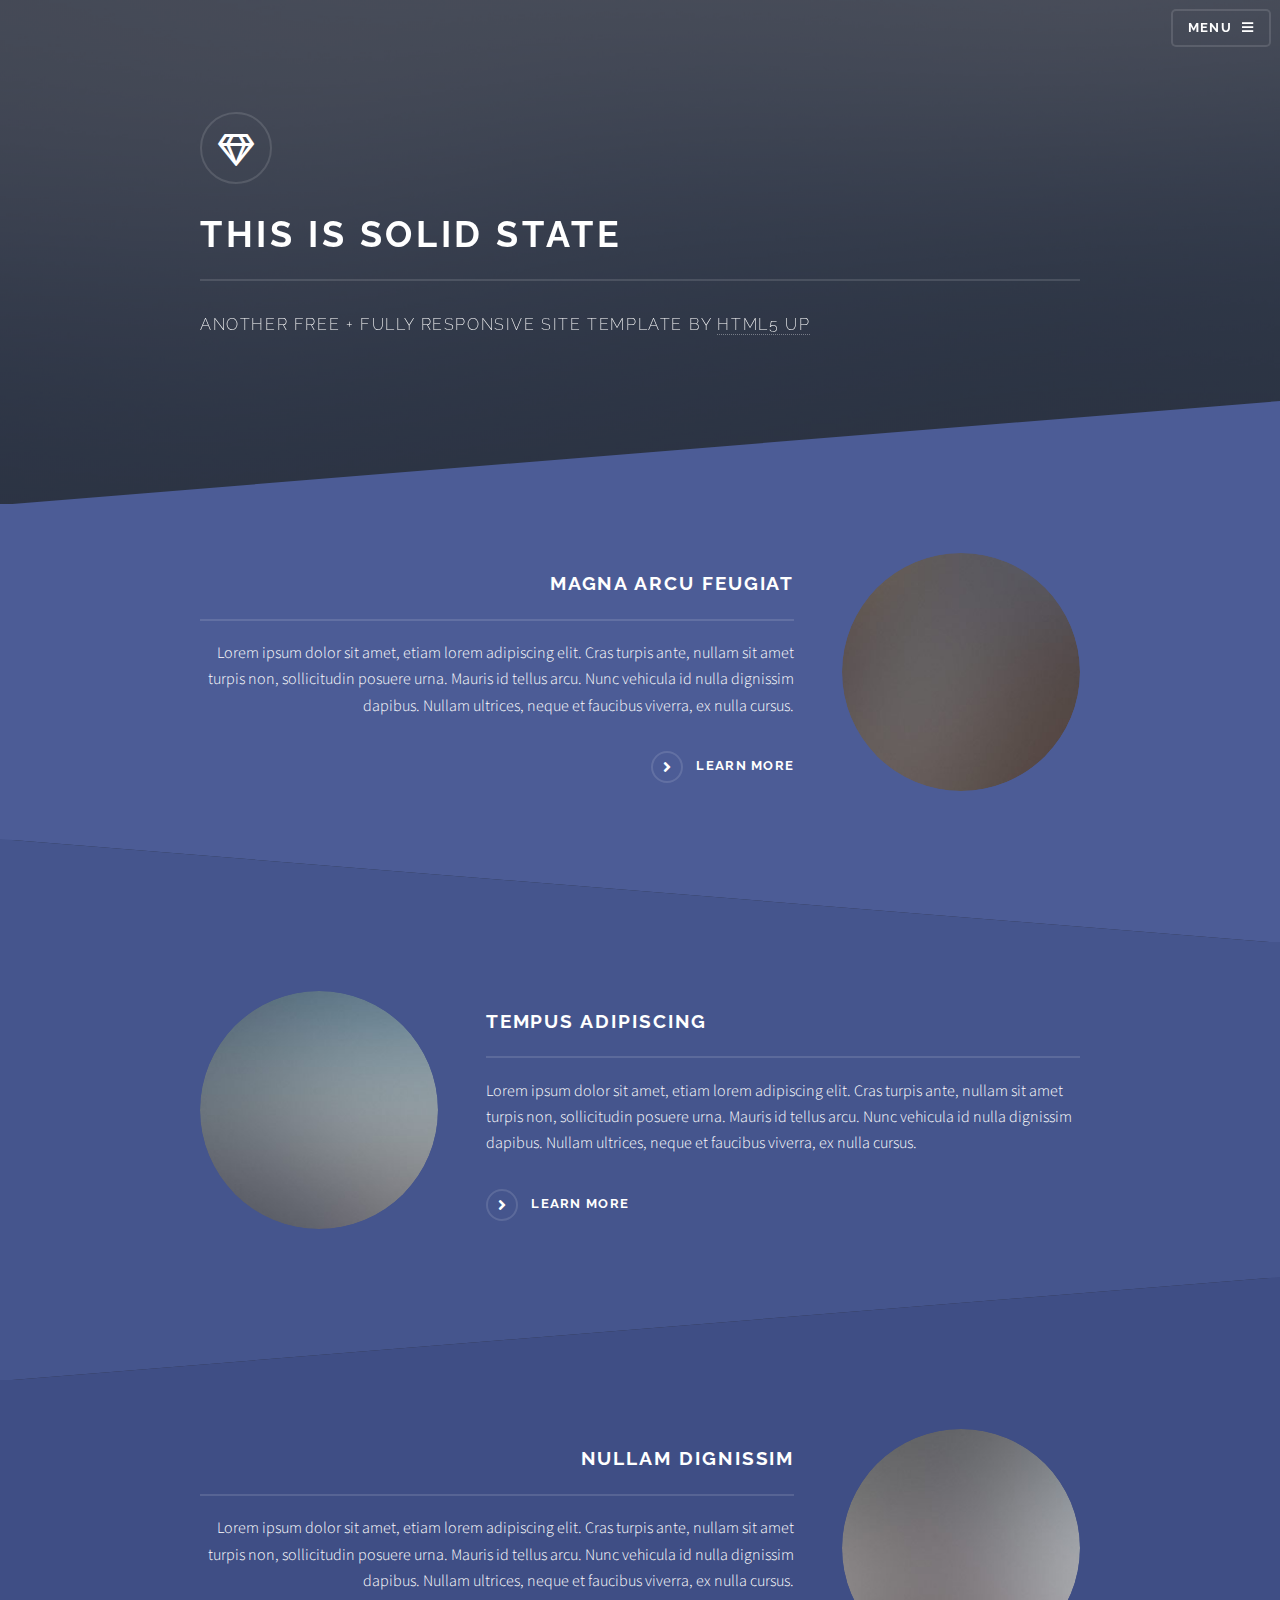
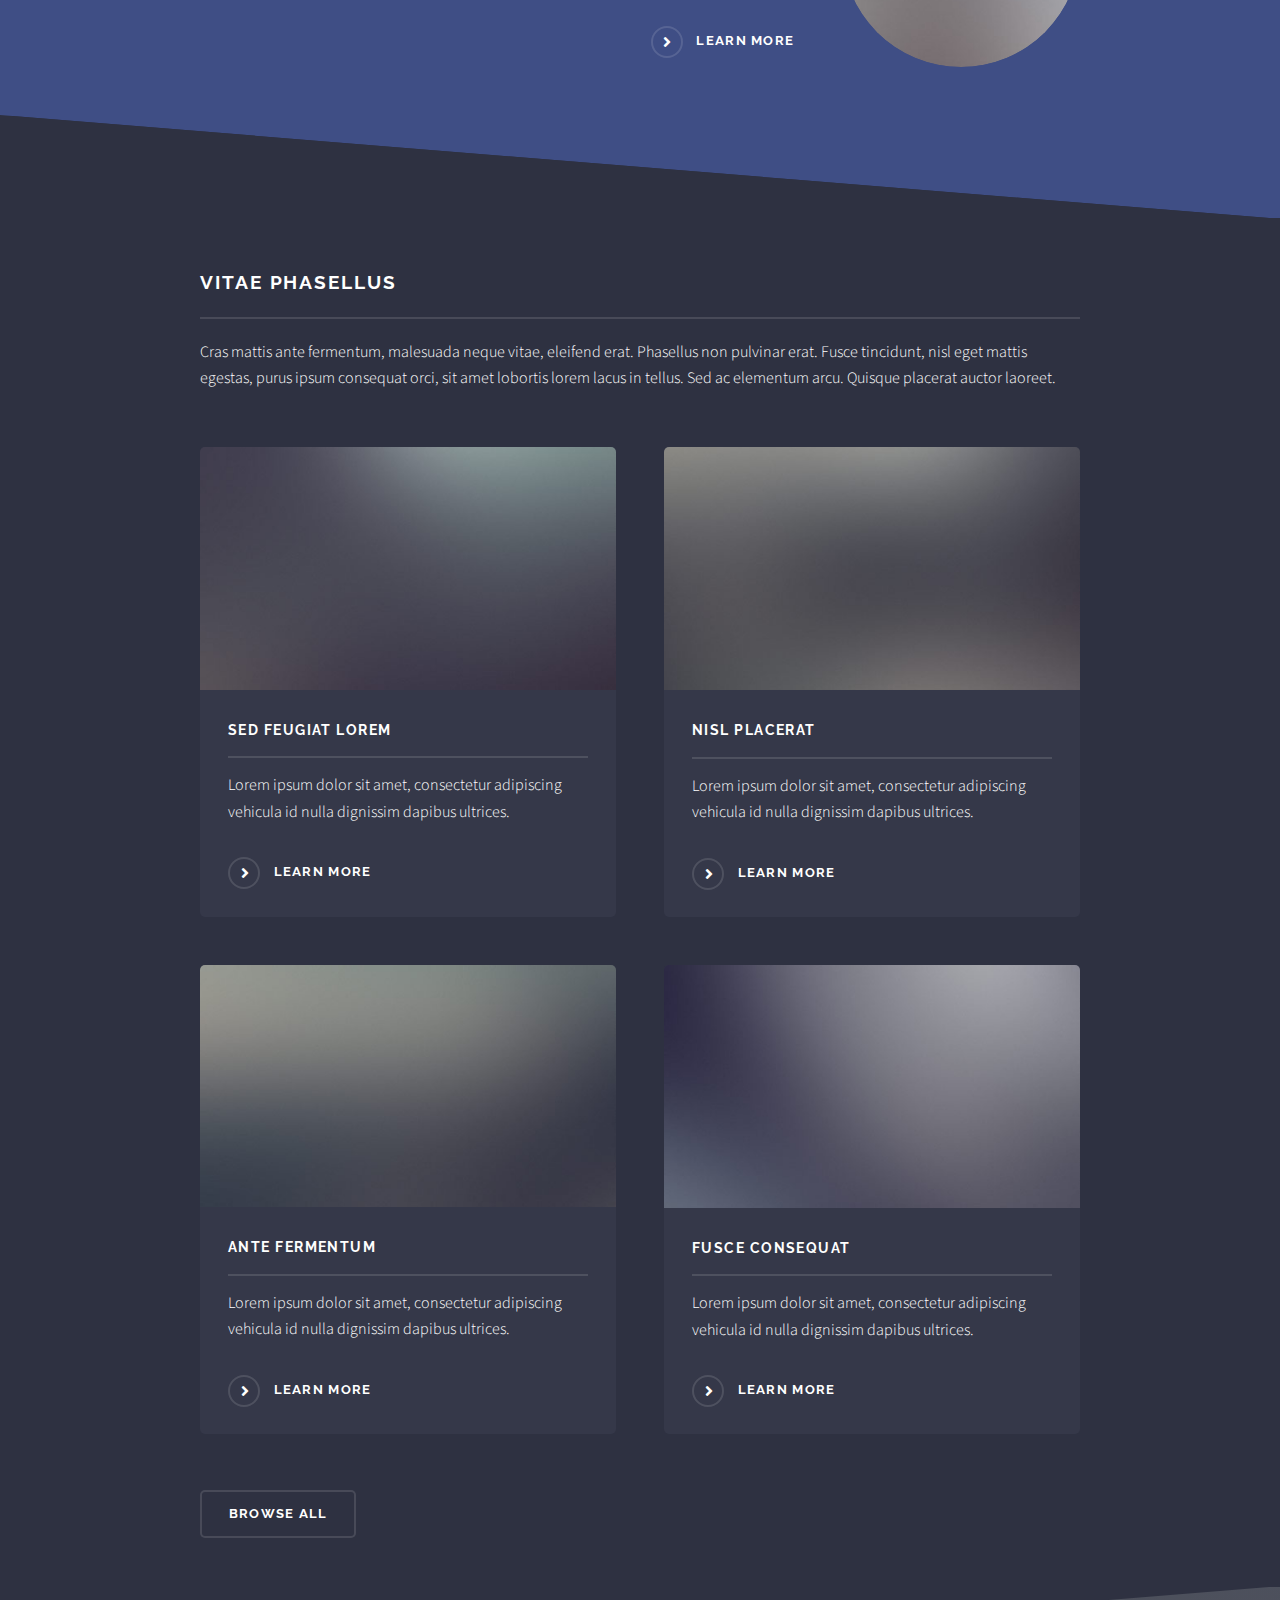
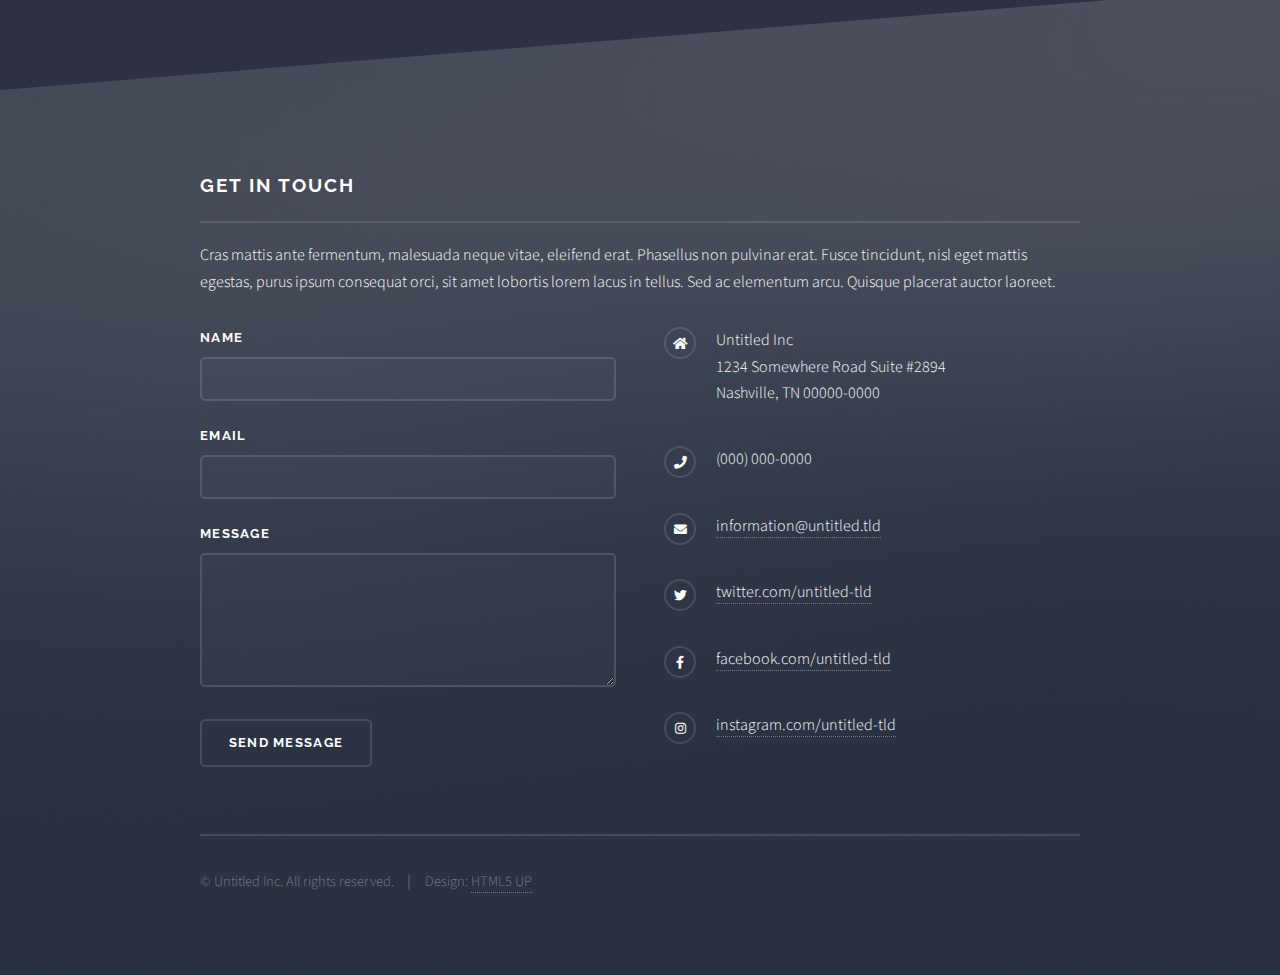
==== index.html @ 0274ccf6 "Update theme" ====
<!DOCTYPE HTML>
<!--
	Solid State by HTML5 UP
	html5up.net | @ajlkn
	Free for personal and commercial use under the CCA 3.0 license (html5up.net/license)
-->
<html>
	<head>
		<title>Solid State by HTML5 UP</title>
		<meta charset="utf-8" />
		<meta name="viewport" content="width=device-width, initial-scale=1, user-scalable=no" />
		<link rel="stylesheet" href="assets/css/main.css" />
		<noscript><link rel="stylesheet" href="assets/css/noscript.css" /></noscript>
	</head>
	<body class="is-preload">

		<!-- Page Wrapper -->
			<div id="page-wrapper">

				<!-- Header -->
					<header id="header" class="alt">
						<h1><a href="index.html">Solid State</a></h1>
						<nav>
							<a href="#menu">Menu</a>
						</nav>
					</header>

				<!-- Menu -->
					<nav id="menu">
						<div class="inner">
							<h2>Menu</h2>
							<ul class="links">
								<li><a href="index.html">Home</a></li>
								<li><a href="generic.html">Generic</a></li>
								<li><a href="elements.html">Elements</a></li>
								<li><a href="#">Log In</a></li>
								<li><a href="#">Sign Up</a></li>
							</ul>
							<a href="#" class="close">Close</a>
						</div>
					</nav>

				<!-- Banner -->
					<section id="banner">
						<div class="inner">
							<div class="logo"><span class="icon fa-gem"></span></div>
							<h2>This is Solid State</h2>
							<p>Another free + fully responsive site template by <a href="http://html5up.net">HTML5 UP</a></p>
						</div>
					</section>

				<!-- Wrapper -->
					<section id="wrapper">

						<!-- One -->
							<section id="one" class="wrapper spotlight style1">
								<div class="inner">
									<a href="#" class="image"><img src="images/pic01.jpg" alt="" /></a>
									<div class="content">
										<h2 class="major">Magna arcu feugiat</h2>
										<p>Lorem ipsum dolor sit amet, etiam lorem adipiscing elit. Cras turpis ante, nullam sit amet turpis non, sollicitudin posuere urna. Mauris id tellus arcu. Nunc vehicula id nulla dignissim dapibus. Nullam ultrices, neque et faucibus viverra, ex nulla cursus.</p>
										<a href="#" class="special">Learn more</a>
									</div>
								</div>
							</section>

						<!-- Two -->
							<section id="two" class="wrapper alt spotlight style2">
								<div class="inner">
									<a href="#" class="image"><img src="images/pic02.jpg" alt="" /></a>
									<div class="content">
										<h2 class="major">Tempus adipiscing</h2>
										<p>Lorem ipsum dolor sit amet, etiam lorem adipiscing elit. Cras turpis ante, nullam sit amet turpis non, sollicitudin posuere urna. Mauris id tellus arcu. Nunc vehicula id nulla dignissim dapibus. Nullam ultrices, neque et faucibus viverra, ex nulla cursus.</p>
										<a href="#" class="special">Learn more</a>
									</div>
								</div>
							</section>

						<!-- Three -->
							<section id="three" class="wrapper spotlight style3">
								<div class="inner">
									<a href="#" class="image"><img src="images/pic03.jpg" alt="" /></a>
									<div class="content">
										<h2 class="major">Nullam dignissim</h2>
										<p>Lorem ipsum dolor sit amet, etiam lorem adipiscing elit. Cras turpis ante, nullam sit amet turpis non, sollicitudin posuere urna. Mauris id tellus arcu. Nunc vehicula id nulla dignissim dapibus. Nullam ultrices, neque et faucibus viverra, ex nulla cursus.</p>
										<a href="#" class="special">Learn more</a>
									</div>
								</div>
							</section>

						<!-- Four -->
							<section id="four" class="wrapper alt style1">
								<div class="inner">
									<h2 class="major">Vitae phasellus</h2>
									<p>Cras mattis ante fermentum, malesuada neque vitae, eleifend erat. Phasellus non pulvinar erat. Fusce tincidunt, nisl eget mattis egestas, purus ipsum consequat orci, sit amet lobortis lorem lacus in tellus. Sed ac elementum arcu. Quisque placerat auctor laoreet.</p>
									<section class="features">
										<article>
											<a href="#" class="image"><img src="images/pic04.jpg" alt="" /></a>
											<h3 class="major">Sed feugiat lorem</h3>
											<p>Lorem ipsum dolor sit amet, consectetur adipiscing vehicula id nulla dignissim dapibus ultrices.</p>
											<a href="#" class="special">Learn more</a>
										</article>
										<article>
											<a href="#" class="image"><img src="images/pic05.jpg" alt="" /></a>
											<h3 class="major">Nisl placerat</h3>
											<p>Lorem ipsum dolor sit amet, consectetur adipiscing vehicula id nulla dignissim dapibus ultrices.</p>
											<a href="#" class="special">Learn more</a>
										</article>
										<article>
											<a href="#" class="image"><img src="images/pic06.jpg" alt="" /></a>
											<h3 class="major">Ante fermentum</h3>
											<p>Lorem ipsum dolor sit amet, consectetur adipiscing vehicula id nulla dignissim dapibus ultrices.</p>
											<a href="#" class="special">Learn more</a>
										</article>
										<article>
											<a href="#" class="image"><img src="images/pic07.jpg" alt="" /></a>
											<h3 class="major">Fusce consequat</h3>
											<p>Lorem ipsum dolor sit amet, consectetur adipiscing vehicula id nulla dignissim dapibus ultrices.</p>
											<a href="#" class="special">Learn more</a>
										</article>
									</section>
									<ul class="actions">
										<li><a href="#" class="button">Browse All</a></li>
									</ul>
								</div>
							</section>

					</section>

				<!-- Footer -->
					<section id="footer">
						<div class="inner">
							<h2 class="major">Get in touch</h2>
							<p>Cras mattis ante fermentum, malesuada neque vitae, eleifend erat. Phasellus non pulvinar erat. Fusce tincidunt, nisl eget mattis egestas, purus ipsum consequat orci, sit amet lobortis lorem lacus in tellus. Sed ac elementum arcu. Quisque placerat auctor laoreet.</p>
							<form method="post" action="#">
								<div class="fields">
									<div class="field">
										<label for="name">Name</label>
										<input type="text" name="name" id="name" />
									</div>
									<div class="field">
										<label for="email">Email</label>
										<input type="email" name="email" id="email" />
									</div>
									<div class="field">
										<label for="message">Message</label>
										<textarea name="message" id="message" rows="4"></textarea>
									</div>
								</div>
								<ul class="actions">
									<li><input type="submit" value="Send Message" /></li>
								</ul>
							</form>
							<ul class="contact">
								<li class="icon solid fa-home">
									Untitled Inc<br />
									1234 Somewhere Road Suite #2894<br />
									Nashville, TN 00000-0000
								</li>
								<li class="icon solid fa-phone">(000) 000-0000</li>
								<li class="icon solid fa-envelope"><a href="#">information@untitled.tld</a></li>
								<li class="icon brands fa-twitter"><a href="#">twitter.com/untitled-tld</a></li>
								<li class="icon brands fa-facebook-f"><a href="#">facebook.com/untitled-tld</a></li>
								<li class="icon brands fa-instagram"><a href="#">instagram.com/untitled-tld</a></li>
							</ul>
							<ul class="copyright">
								<li>&copy; Untitled Inc. All rights reserved.</li><li>Design: <a href="http://html5up.net">HTML5 UP</a></li>
							</ul>
						</div>
					</section>

			</div>

		<!-- Scripts -->
			<script src="assets/js/jquery.min.js"></script>
			<script src="assets/js/jquery.scrollex.min.js"></script>
			<script src="assets/js/browser.min.js"></script>
			<script src="assets/js/breakpoints.min.js"></script>
			<script src="assets/js/util.js"></script>
			<script src="assets/js/main.js"></script>

	</body>
</html>
---- assets/css/main.css ----
@import url(fontawesome-all.min.css);
@import url("https://fonts.googleapis.com/css?family=Raleway:200,700|Source+Sans+Pro:300,600,300italic,600italic");

/*
	Solid State by HTML5 UP
	html5up.net | @ajlkn
	Free for personal and commercial use under the CCA 3.0 license (html5up.net/license)
*/

html, body, div, span, applet, object,
iframe, h1, h2, h3, h4, h5, h6, p, blockquote,
pre, a, abbr, acronym, address, big, cite,
code, del, dfn, em, img, ins, kbd, q, s, samp,
small, strike, strong, sub, sup, tt, var, b,
u, i, center, dl, dt, dd, ol, ul, li, fieldset,
form, label, legend, table, caption, tbody,
tfoot, thead, tr, th, td, article, aside,
canvas, details, embed, figure, figcaption,
footer, header, hgroup, menu, nav, output, ruby,
section, summary, time, mark, audio, video {
	margin: 0;
	padding: 0;
	border: 0;
	font-size: 100%;
	font: inherit;
	vertical-align: baseline;}

article, aside, details, figcaption, figure,
footer, header, hgroup, menu, nav, section {
	display: block;}

body {
	line-height: 1;
}

ol, ul {
	list-style: none;
}

blockquote, q {
	quotes: none;
}

	blockquote:before, blockquote:after, q:before, q:after {
		content: '';
		content: none;
	}

table {
	border-collapse: collapse;
	border-spacing: 0;
}

body {
	-webkit-text-size-adjust: none;
}

mark {
	background-color: transparent;
	color: inherit;
}

input::-moz-focus-inner {
	border: 0;
	padding: 0;
}

input, select, textarea {
	-moz-appearance: none;
	-webkit-appearance: none;
	-ms-appearance: none;
	appearance: none;
}

/* Basic */

	@-ms-viewport {
		width: device-width;
	}

	body {
		-ms-overflow-style: scrollbar;
	}

	@media screen and (max-width: 480px) {

		html, body {
			min-width: 320px;
		}

	}

	html {
		box-sizing: border-box;
	}

	*, *:before, *:after {
		box-sizing: inherit;
	}

	body {
		background-color: #2e3141;
		background-image: linear-gradient(to top, rgba(46, 49, 65, 0.8), rgba(46, 49, 65, 0.8)), url("../../images/bg.jpg");
		background-size: auto, cover;
		background-attachment: fixed, fixed;
		background-position: center, center;
	}

		body.is-preload *, body.is-preload *:before, body.is-preload *:after {
			-moz-animation: none !important;
			-webkit-animation: none !important;
			-ms-animation: none !important;
			animation: none !important;
			-moz-transition: none !important;
			-webkit-transition: none !important;
			-ms-transition: none !important;
			transition: none !important;
		}

/* Type */

	body, input, select, textarea {
		color: #ffffff;
		font-family: "Source Sans Pro", Helvetica, sans-serif;
		font-size: 16.5pt;
		font-weight: 300;
		line-height: 1.65;
	}

		@media screen and (max-width: 1680px) {

			body, input, select, textarea {
				font-size: 13pt;
			}

		}

		@media screen and (max-width: 1280px) {

			body, input, select, textarea {
				font-size: 12pt;
			}

		}

		@media screen and (max-width: 980px) {

			body, input, select, textarea {
				font-size: 12pt;
			}

		}

		@media screen and (max-width: 736px) {

			body, input, select, textarea {
				font-size: 12pt;
			}

		}

		@media screen and (max-width: 480px) {

			body, input, select, textarea {
				font-size: 12pt;
			}

		}

	a {
		-moz-transition: color 0.2s ease-in-out, border-bottom-color 0.2s ease-in-out;
		-webkit-transition: color 0.2s ease-in-out, border-bottom-color 0.2s ease-in-out;
		-ms-transition: color 0.2s ease-in-out, border-bottom-color 0.2s ease-in-out;
		transition: color 0.2s ease-in-out, border-bottom-color 0.2s ease-in-out;
		border-bottom: dotted 1px rgba(255, 255, 255, 0.35);
		color: #ffffff;
		text-decoration: none;
	}

		a:hover {
			border-bottom-color: transparent;
			color: #ffffff !important;
		}

		a.special:not(.button) {
			text-decoration: none;
			border-bottom: 0;
			display: block;
			font-family: Raleway, Helvetica, sans-serif;
			font-size: 0.8em;
			font-weight: 700;
			letter-spacing: 0.1em;
			margin: 0 0 2em 0;
			text-transform: uppercase;
		}

			a.special:not(.button):before {
				-moz-osx-font-smoothing: grayscale;
				-webkit-font-smoothing: antialiased;
				display: inline-block;
				font-style: normal;
				font-variant: normal;
				text-rendering: auto;
				line-height: 1;
				text-transform: none !important;
				font-family: 'Font Awesome 5 Free';
				font-weight: 900;
			}

			a.special:not(.button):before {
				-moz-transition: background-color 0.2s ease-in-out;
				-webkit-transition: background-color 0.2s ease-in-out;
				-ms-transition: background-color 0.2s ease-in-out;
				transition: background-color 0.2s ease-in-out;
				border-radius: 100%;
				border: solid 2px rgba(255, 255, 255, 0.125);
				content: '\f105';
				display: inline-block;
				font-size: 1.25em;
				height: 2em;
				line-height: 1.75em;
				margin-right: 0.85em;
				text-align: center;
				text-indent: 0.15em;
				vertical-align: middle;
				width: 2em;
			}

			a.special:not(.button):hover:before {
				background-color: rgba(255, 255, 255, 0.025);
			}

			a.special:not(.button):active:before {
				background-color: rgba(255, 255, 255, 0.075);
			}

	strong, b {
		color: #ffffff;
		font-weight: 600;
	}

	em, i {
		font-style: italic;
	}

	p {
		margin: 0 0 2em 0;
	}

	h1, h2, h3, h4, h5, h6 {
		color: #ffffff;
		font-family: Raleway, Helvetica, sans-serif;
		font-weight: 700;
		letter-spacing: 0.1em;
		margin: 0 0 1em 0;
		text-transform: uppercase;
	}

		h1 a, h2 a, h3 a, h4 a, h5 a, h6 a {
			color: inherit;
			text-decoration: none;
			border-bottom: 0;
		}

		h1 span, h2 span, h3 span, h4 span, h5 span, h6 span {
			font-weight: 200;
		}

		h1.major, h2.major, h3.major, h4.major, h5.major, h6.major {
			padding-bottom: 1em;
			border-bottom: solid 2px rgba(255, 255, 255, 0.125);
		}

	h2 {
		font-size: 1.2em;
	}

	h3 {
		font-size: 0.9em;
	}

	h4 {
		font-size: 0.7em;
	}

	h5 {
		font-size: 0.7em;
	}

	h6 {
		font-size: 0.7em;
	}

	@media screen and (max-width: 736px) {

		h2 {
			font-size: 1em;
		}

		h3 {
			font-size: 0.8em;
		}

	}

	sub {
		font-size: 0.8em;
		position: relative;
		top: 0.5em;
	}

	sup {
		font-size: 0.8em;
		position: relative;
		top: -0.5em;
	}

	blockquote {
		border-left: solid 4px rgba(255, 255, 255, 0.125);
		font-style: italic;
		margin: 0 0 2em 0;
		padding: 0.5em 0 0.5em 2em;
	}

	code {
		background: rgba(255, 255, 255, 0.025);
		border-radius: 5px;
		border: solid 2px rgba(255, 255, 255, 0.125);
		font-family: "Courier New", monospace;
		font-size: 0.9em;
		margin: 0 0.25em;
		padding: 0.25em 0.65em;
	}

	pre {
		-webkit-overflow-scrolling: touch;
		font-family: "Courier New", monospace;
		font-size: 0.9em;
		margin: 0 0 2em 0;
	}

		pre code {
			display: block;
			line-height: 1.75em;
			padding: 1em 1.5em;
			overflow-x: auto;
		}

	hr {
		border: 0;
		border-bottom: solid 2px rgba(255, 255, 255, 0.125);
		margin: 2.5em 0;
	}

		hr.major {
			margin: 4em 0;
		}

	.align-left {
		text-align: left;
	}

	.align-center {
		text-align: center;
	}

	.align-right {
		text-align: right;
	}

/* Row */

	.row {
		display: flex;
		flex-wrap: wrap;
		box-sizing: border-box;
		align-items: stretch;
	}

		.row > * {
			box-sizing: border-box;
		}

		.row.gtr-uniform > * > :last-child {
			margin-bottom: 0;
		}

		.row.aln-left {
			justify-content: flex-start;
		}

		.row.aln-center {
			justify-content: center;
		}

		.row.aln-right {
			justify-content: flex-end;
		}

		.row.aln-top {
			align-items: flex-start;
		}

		.row.aln-middle {
			align-items: center;
		}

		.row.aln-bottom {
			align-items: flex-end;
		}

		.row > .imp {
			order: -1;
		}

		.row > .col-1 {
			width: 8.33333%;
		}

		.row > .off-1 {
			margin-left: 8.33333%;
		}

		.row > .col-2 {
			width: 16.66667%;
		}

		.row > .off-2 {
			margin-left: 16.66667%;
		}

		.row > .col-3 {
			width: 25%;
		}

		.row > .off-3 {
			margin-left: 25%;
		}

		.row > .col-4 {
			width: 33.33333%;
		}

		.row > .off-4 {
			margin-left: 33.33333%;
		}

		.row > .col-5 {
			width: 41.66667%;
		}

		.row > .off-5 {
			margin-left: 41.66667%;
		}

		.row > .col-6 {
			width: 50%;
		}

		.row > .off-6 {
			margin-left: 50%;
		}

		.row > .col-7 {
			width: 58.33333%;
		}

		.row > .off-7 {
			margin-left: 58.33333%;
		}

		.row > .col-8 {
			width: 66.66667%;
		}

		.row > .off-8 {
			margin-left: 66.66667%;
		}

		.row > .col-9 {
			width: 75%;
		}

		.row > .off-9 {
			margin-left: 75%;
		}

		.row > .col-10 {
			width: 83.33333%;
		}

		.row > .off-10 {
			margin-left: 83.33333%;
		}

		.row > .col-11 {
			width: 91.66667%;
		}

		.row > .off-11 {
			margin-left: 91.66667%;
		}

		.row > .col-12 {
			width: 100%;
		}

		.row > .off-12 {
			margin-left: 100%;
		}

		.row.gtr-0 {
			margin-top: 0;
			margin-left: 0em;
		}

			.row.gtr-0 > * {
				padding: 0 0 0 0em;
			}

			.row.gtr-0.gtr-uniform {
				margin-top: 0em;
			}

				.row.gtr-0.gtr-uniform > * {
					padding-top: 0em;
				}

		.row.gtr-25 {
			margin-top: 0;
			margin-left: -0.4375em;
		}

			.row.gtr-25 > * {
				padding: 0 0 0 0.4375em;
			}

			.row.gtr-25.gtr-uniform {
				margin-top: -0.4375em;
			}

				.row.gtr-25.gtr-uniform > * {
					padding-top: 0.4375em;
				}

		.row.gtr-50 {
			margin-top: 0;
			margin-left: -0.875em;
		}

			.row.gtr-50 > * {
				padding: 0 0 0 0.875em;
			}

			.row.gtr-50.gtr-uniform {
				margin-top: -0.875em;
			}

				.row.gtr-50.gtr-uniform > * {
					padding-top: 0.875em;
				}

		.row {
			margin-top: 0;
			margin-left: -1.75em;
		}

			.row > * {
				padding: 0 0 0 1.75em;
			}

			.row.gtr-uniform {
				margin-top: -1.75em;
			}

				.row.gtr-uniform > * {
					padding-top: 1.75em;
				}

		.row.gtr-150 {
			margin-top: 0;
			margin-left: -2.625em;
		}

			.row.gtr-150 > * {
				padding: 0 0 0 2.625em;
			}

			.row.gtr-150.gtr-uniform {
				margin-top: -2.625em;
			}

				.row.gtr-150.gtr-uniform > * {
					padding-top: 2.625em;
				}

		.row.gtr-200 {
			margin-top: 0;
			margin-left: -3.5em;
		}

			.row.gtr-200 > * {
				padding: 0 0 0 3.5em;
			}

			.row.gtr-200.gtr-uniform {
				margin-top: -3.5em;
			}

				.row.gtr-200.gtr-uniform > * {
					padding-top: 3.5em;
				}

		@media screen and (max-width: 1680px) {

			.row {
				display: flex;
				flex-wrap: wrap;
				box-sizing: border-box;
				align-items: stretch;
			}

				.row > * {
					box-sizing: border-box;
				}

				.row.gtr-uniform > * > :last-child {
					margin-bottom: 0;
				}

				.row.aln-left {
					justify-content: flex-start;
				}

				.row.aln-center {
					justify-content: center;
				}

				.row.aln-right {
					justify-content: flex-end;
				}

				.row.aln-top {
					align-items: flex-start;
				}

				.row.aln-middle {
					align-items: center;
				}

				.row.aln-bottom {
					align-items: flex-end;
				}

				.row > .imp-xlarge {
					order: -1;
				}

				.row > .col-1-xlarge {
					width: 8.33333%;
				}

				.row > .off-1-xlarge {
					margin-left: 8.33333%;
				}

				.row > .col-2-xlarge {
					width: 16.66667%;
				}

				.row > .off-2-xlarge {
					margin-left: 16.66667%;
				}

				.row > .col-3-xlarge {
					width: 25%;
				}

				.row > .off-3-xlarge {
					margin-left: 25%;
				}

				.row > .col-4-xlarge {
					width: 33.33333%;
				}

				.row > .off-4-xlarge {
					margin-left: 33.33333%;
				}

				.row > .col-5-xlarge {
					width: 41.66667%;
				}

				.row > .off-5-xlarge {
					margin-left: 41.66667%;
				}

				.row > .col-6-xlarge {
					width: 50%;
				}

				.row > .off-6-xlarge {
					margin-left: 50%;
				}

				.row > .col-7-xlarge {
					width: 58.33333%;
				}

				.row > .off-7-xlarge {
					margin-left: 58.33333%;
				}

				.row > .col-8-xlarge {
					width: 66.66667%;
				}

				.row > .off-8-xlarge {
					margin-left: 66.66667%;
				}

				.row > .col-9-xlarge {
					width: 75%;
				}

				.row > .off-9-xlarge {
					margin-left: 75%;
				}

				.row > .col-10-xlarge {
					width: 83.33333%;
				}

				.row > .off-10-xlarge {
					margin-left: 83.33333%;
				}

				.row > .col-11-xlarge {
					width: 91.66667%;
				}

				.row > .off-11-xlarge {
					margin-left: 91.66667%;
				}

				.row > .col-12-xlarge {
					width: 100%;
				}

				.row > .off-12-xlarge {
					margin-left: 100%;
				}

				.row.gtr-0 {
					margin-top: 0;
					margin-left: 0em;
				}

					.row.gtr-0 > * {
						padding: 0 0 0 0em;
					}

					.row.gtr-0.gtr-uniform {
						margin-top: 0em;
					}

						.row.gtr-0.gtr-uniform > * {
							padding-top: 0em;
						}

				.row.gtr-25 {
					margin-top: 0;
					margin-left: -0.4375em;
				}

					.row.gtr-25 > * {
						padding: 0 0 0 0.4375em;
					}

					.row.gtr-25.gtr-uniform {
						margin-top: -0.4375em;
					}

						.row.gtr-25.gtr-uniform > * {
							padding-top: 0.4375em;
						}

				.row.gtr-50 {
					margin-top: 0;
					margin-left: -0.875em;
				}

					.row.gtr-50 > * {
						padding: 0 0 0 0.875em;
					}

					.row.gtr-50.gtr-uniform {
						margin-top: -0.875em;
					}

						.row.gtr-50.gtr-uniform > * {
							padding-top: 0.875em;
						}

				.row {
					margin-top: 0;
					margin-left: -1.75em;
				}

					.row > * {
						padding: 0 0 0 1.75em;
					}

					.row.gtr-uniform {
						margin-top: -1.75em;
					}

						.row.gtr-uniform > * {
							padding-top: 1.75em;
						}

				.row.gtr-150 {
					margin-top: 0;
					margin-left: -2.625em;
				}

					.row.gtr-150 > * {
						padding: 0 0 0 2.625em;
					}

					.row.gtr-150.gtr-uniform {
						margin-top: -2.625em;
					}

						.row.gtr-150.gtr-uniform > * {
							padding-top: 2.625em;
						}

				.row.gtr-200 {
					margin-top: 0;
					margin-left: -3.5em;
				}

					.row.gtr-200 > * {
						padding: 0 0 0 3.5em;
					}

					.row.gtr-200.gtr-uniform {
						margin-top: -3.5em;
					}

						.row.gtr-200.gtr-uniform > * {
							padding-top: 3.5em;
						}

		}

		@media screen and (max-width: 1280px) {

			.row {
				display: flex;
				flex-wrap: wrap;
				box-sizing: border-box;
				align-items: stretch;
			}

				.row > * {
					box-sizing: border-box;
				}

				.row.gtr-uniform > * > :last-child {
					margin-bottom: 0;
				}

				.row.aln-left {
					justify-content: flex-start;
				}

				.row.aln-center {
					justify-content: center;
				}

				.row.aln-right {
					justify-content: flex-end;
				}

				.row.aln-top {
					align-items: flex-start;
				}

				.row.aln-middle {
					align-items: center;
				}

				.row.aln-bottom {
					align-items: flex-end;
				}

				.row > .imp-large {
					order: -1;
				}

				.row > .col-1-large {
					width: 8.33333%;
				}

				.row > .off-1-large {
					margin-left: 8.33333%;
				}

				.row > .col-2-large {
					width: 16.66667%;
				}

				.row > .off-2-large {
					margin-left: 16.66667%;
				}

				.row > .col-3-large {
					width: 25%;
				}

				.row > .off-3-large {
					margin-left: 25%;
				}

				.row > .col-4-large {
					width: 33.33333%;
				}

				.row > .off-4-large {
					margin-left: 33.33333%;
				}

				.row > .col-5-large {
					width: 41.66667%;
				}

				.row > .off-5-large {
					margin-left: 41.66667%;
				}

				.row > .col-6-large {
					width: 50%;
				}

				.row > .off-6-large {
					margin-left: 50%;
				}

				.row > .col-7-large {
					width: 58.33333%;
				}

				.row > .off-7-large {
					margin-left: 58.33333%;
				}

				.row > .col-8-large {
					width: 66.66667%;
				}

				.row > .off-8-large {
					margin-left: 66.66667%;
				}

				.row > .col-9-large {
					width: 75%;
				}

				.row > .off-9-large {
					margin-left: 75%;
				}

				.row > .col-10-large {
					width: 83.33333%;
				}

				.row > .off-10-large {
					margin-left: 83.33333%;
				}

				.row > .col-11-large {
					width: 91.66667%;
				}

				.row > .off-11-large {
					margin-left: 91.66667%;
				}

				.row > .col-12-large {
					width: 100%;
				}

				.row > .off-12-large {
					margin-left: 100%;
				}

				.row.gtr-0 {
					margin-top: 0;
					margin-left: 0em;
				}

					.row.gtr-0 > * {
						padding: 0 0 0 0em;
					}

					.row.gtr-0.gtr-uniform {
						margin-top: 0em;
					}

						.row.gtr-0.gtr-uniform > * {
							padding-top: 0em;
						}

				.row.gtr-25 {
					margin-top: 0;
					margin-left: -0.4375em;
				}

					.row.gtr-25 > * {
						padding: 0 0 0 0.4375em;
					}

					.row.gtr-25.gtr-uniform {
						margin-top: -0.4375em;
					}

						.row.gtr-25.gtr-uniform > * {
							padding-top: 0.4375em;
						}

				.row.gtr-50 {
					margin-top: 0;
					margin-left: -0.875em;
				}

					.row.gtr-50 > * {
						padding: 0 0 0 0.875em;
					}

					.row.gtr-50.gtr-uniform {
						margin-top: -0.875em;
					}

						.row.gtr-50.gtr-uniform > * {
							padding-top: 0.875em;
						}

				.row {
					margin-top: 0;
					margin-left: -1.75em;
				}

					.row > * {
						padding: 0 0 0 1.75em;
					}

					.row.gtr-uniform {
						margin-top: -1.75em;
					}

						.row.gtr-uniform > * {
							padding-top: 1.75em;
						}

				.row.gtr-150 {
					margin-top: 0;
					margin-left: -2.625em;
				}

					.row.gtr-150 > * {
						padding: 0 0 0 2.625em;
					}

					.row.gtr-150.gtr-uniform {
						margin-top: -2.625em;
					}

						.row.gtr-150.gtr-uniform > * {
							padding-top: 2.625em;
						}

				.row.gtr-200 {
					margin-top: 0;
					margin-left: -3.5em;
				}

					.row.gtr-200 > * {
						padding: 0 0 0 3.5em;
					}

					.row.gtr-200.gtr-uniform {
						margin-top: -3.5em;
					}

						.row.gtr-200.gtr-uniform > * {
							padding-top: 3.5em;
						}

		}

		@media screen and (max-width: 980px) {

			.row {
				display: flex;
				flex-wrap: wrap;
				box-sizing: border-box;
				align-items: stretch;
			}

				.row > * {
					box-sizing: border-box;
				}

				.row.gtr-uniform > * > :last-child {
					margin-bottom: 0;
				}

				.row.aln-left {
					justify-content: flex-start;
				}

				.row.aln-center {
					justify-content: center;
				}

				.row.aln-right {
					justify-content: flex-end;
				}

				.row.aln-top {
					align-items: flex-start;
				}

				.row.aln-middle {
					align-items: center;
				}

				.row.aln-bottom {
					align-items: flex-end;
				}

				.row > .imp-medium {
					order: -1;
				}

				.row > .col-1-medium {
					width: 8.33333%;
				}

				.row > .off-1-medium {
					margin-left: 8.33333%;
				}

				.row > .col-2-medium {
					width: 16.66667%;
				}

				.row > .off-2-medium {
					margin-left: 16.66667%;
				}

				.row > .col-3-medium {
					width: 25%;
				}

				.row > .off-3-medium {
					margin-left: 25%;
				}

				.row > .col-4-medium {
					width: 33.33333%;
				}

				.row > .off-4-medium {
					margin-left: 33.33333%;
				}

				.row > .col-5-medium {
					width: 41.66667%;
				}

				.row > .off-5-medium {
					margin-left: 41.66667%;
				}

				.row > .col-6-medium {
					width: 50%;
				}

				.row > .off-6-medium {
					margin-left: 50%;
				}

				.row > .col-7-medium {
					width: 58.33333%;
				}

				.row > .off-7-medium {
					margin-left: 58.33333%;
				}

				.row > .col-8-medium {
					width: 66.66667%;
				}

				.row > .off-8-medium {
					margin-left: 66.66667%;
				}

				.row > .col-9-medium {
					width: 75%;
				}

				.row > .off-9-medium {
					margin-left: 75%;
				}

				.row > .col-10-medium {
					width: 83.33333%;
				}

				.row > .off-10-medium {
					margin-left: 83.33333%;
				}

				.row > .col-11-medium {
					width: 91.66667%;
				}

				.row > .off-11-medium {
					margin-left: 91.66667%;
				}

				.row > .col-12-medium {
					width: 100%;
				}

				.row > .off-12-medium {
					margin-left: 100%;
				}

				.row.gtr-0 {
					margin-top: 0;
					margin-left: 0em;
				}

					.row.gtr-0 > * {
						padding: 0 0 0 0em;
					}

					.row.gtr-0.gtr-uniform {
						margin-top: 0em;
					}

						.row.gtr-0.gtr-uniform > * {
							padding-top: 0em;
						}

				.row.gtr-25 {
					margin-top: 0;
					margin-left: -0.4375em;
				}

					.row.gtr-25 > * {
						padding: 0 0 0 0.4375em;
					}

					.row.gtr-25.gtr-uniform {
						margin-top: -0.4375em;
					}

						.row.gtr-25.gtr-uniform > * {
							padding-top: 0.4375em;
						}

				.row.gtr-50 {
					margin-top: 0;
					margin-left: -0.875em;
				}

					.row.gtr-50 > * {
						padding: 0 0 0 0.875em;
					}

					.row.gtr-50.gtr-uniform {
						margin-top: -0.875em;
					}

						.row.gtr-50.gtr-uniform > * {
							padding-top: 0.875em;
						}

				.row {
					margin-top: 0;
					margin-left: -1.75em;
				}

					.row > * {
						padding: 0 0 0 1.75em;
					}

					.row.gtr-uniform {
						margin-top: -1.75em;
					}

						.row.gtr-uniform > * {
							padding-top: 1.75em;
						}

				.row.gtr-150 {
					margin-top: 0;
					margin-left: -2.625em;
				}

					.row.gtr-150 > * {
						padding: 0 0 0 2.625em;
					}

					.row.gtr-150.gtr-uniform {
						margin-top: -2.625em;
					}

						.row.gtr-150.gtr-uniform > * {
							padding-top: 2.625em;
						}

				.row.gtr-200 {
					margin-top: 0;
					margin-left: -3.5em;
				}

					.row.gtr-200 > * {
						padding: 0 0 0 3.5em;
					}

					.row.gtr-200.gtr-uniform {
						margin-top: -3.5em;
					}

						.row.gtr-200.gtr-uniform > * {
							padding-top: 3.5em;
						}

		}

		@media screen and (max-width: 736px) {

			.row {
				display: flex;
				flex-wrap: wrap;
				box-sizing: border-box;
				align-items: stretch;
			}

				.row > * {
					box-sizing: border-box;
				}

				.row.gtr-uniform > * > :last-child {
					margin-bottom: 0;
				}

				.row.aln-left {
					justify-content: flex-start;
				}

				.row.aln-center {
					justify-content: center;
				}

				.row.aln-right {
					justify-content: flex-end;
				}

				.row.aln-top {
					align-items: flex-start;
				}

				.row.aln-middle {
					align-items: center;
				}

				.row.aln-bottom {
					align-items: flex-end;
				}

				.row > .imp-small {
					order: -1;
				}

				.row > .col-1-small {
					width: 8.33333%;
				}

				.row > .off-1-small {
					margin-left: 8.33333%;
				}

				.row > .col-2-small {
					width: 16.66667%;
				}

				.row > .off-2-small {
					margin-left: 16.66667%;
				}

				.row > .col-3-small {
					width: 25%;
				}

				.row > .off-3-small {
					margin-left: 25%;
				}

				.row > .col-4-small {
					width: 33.33333%;
				}

				.row > .off-4-small {
					margin-left: 33.33333%;
				}

				.row > .col-5-small {
					width: 41.66667%;
				}

				.row > .off-5-small {
					margin-left: 41.66667%;
				}

				.row > .col-6-small {
					width: 50%;
				}

				.row > .off-6-small {
					margin-left: 50%;
				}

				.row > .col-7-small {
					width: 58.33333%;
				}

				.row > .off-7-small {
					margin-left: 58.33333%;
				}

				.row > .col-8-small {
					width: 66.66667%;
				}

				.row > .off-8-small {
					margin-left: 66.66667%;
				}

				.row > .col-9-small {
					width: 75%;
				}

				.row > .off-9-small {
					margin-left: 75%;
				}

				.row > .col-10-small {
					width: 83.33333%;
				}

				.row > .off-10-small {
					margin-left: 83.33333%;
				}

				.row > .col-11-small {
					width: 91.66667%;
				}

				.row > .off-11-small {
					margin-left: 91.66667%;
				}

				.row > .col-12-small {
					width: 100%;
				}

				.row > .off-12-small {
					margin-left: 100%;
				}

				.row.gtr-0 {
					margin-top: 0;
					margin-left: 0em;
				}

					.row.gtr-0 > * {
						padding: 0 0 0 0em;
					}

					.row.gtr-0.gtr-uniform {
						margin-top: 0em;
					}

						.row.gtr-0.gtr-uniform > * {
							padding-top: 0em;
						}

				.row.gtr-25 {
					margin-top: 0;
					margin-left: -0.3125em;
				}

					.row.gtr-25 > * {
						padding: 0 0 0 0.3125em;
					}

					.row.gtr-25.gtr-uniform {
						margin-top: -0.3125em;
					}

						.row.gtr-25.gtr-uniform > * {
							padding-top: 0.3125em;
						}

				.row.gtr-50 {
					margin-top: 0;
					margin-left: -0.625em;
				}

					.row.gtr-50 > * {
						padding: 0 0 0 0.625em;
					}

					.row.gtr-50.gtr-uniform {
						margin-top: -0.625em;
					}

						.row.gtr-50.gtr-uniform > * {
							padding-top: 0.625em;
						}

				.row {
					margin-top: 0;
					margin-left: -1.25em;
				}

					.row > * {
						padding: 0 0 0 1.25em;
					}

					.row.gtr-uniform {
						margin-top: -1.25em;
					}

						.row.gtr-uniform > * {
							padding-top: 1.25em;
						}

				.row.gtr-150 {
					margin-top: 0;
					margin-left: -1.875em;
				}

					.row.gtr-150 > * {
						padding: 0 0 0 1.875em;
					}

					.row.gtr-150.gtr-uniform {
						margin-top: -1.875em;
					}

						.row.gtr-150.gtr-uniform > * {
							padding-top: 1.875em;
						}

				.row.gtr-200 {
					margin-top: 0;
					margin-left: -2.5em;
				}

					.row.gtr-200 > * {
						padding: 0 0 0 2.5em;
					}

					.row.gtr-200.gtr-uniform {
						margin-top: -2.5em;
					}

						.row.gtr-200.gtr-uniform > * {
							padding-top: 2.5em;
						}

		}

		@media screen and (max-width: 480px) {

			.row {
				display: flex;
				flex-wrap: wrap;
				box-sizing: border-box;
				align-items: stretch;
			}

				.row > * {
					box-sizing: border-box;
				}

				.row.gtr-uniform > * > :last-child {
					margin-bottom: 0;
				}

				.row.aln-left {
					justify-content: flex-start;
				}

				.row.aln-center {
					justify-content: center;
				}

				.row.aln-right {
					justify-content: flex-end;
				}

				.row.aln-top {
					align-items: flex-start;
				}

				.row.aln-middle {
					align-items: center;
				}

				.row.aln-bottom {
					align-items: flex-end;
				}

				.row > .imp-xsmall {
					order: -1;
				}

				.row > .col-1-xsmall {
					width: 8.33333%;
				}

				.row > .off-1-xsmall {
					margin-left: 8.33333%;
				}

				.row > .col-2-xsmall {
					width: 16.66667%;
				}

				.row > .off-2-xsmall {
					margin-left: 16.66667%;
				}

				.row > .col-3-xsmall {
					width: 25%;
				}

				.row > .off-3-xsmall {
					margin-left: 25%;
				}

				.row > .col-4-xsmall {
					width: 33.33333%;
				}

				.row > .off-4-xsmall {
					margin-left: 33.33333%;
				}

				.row > .col-5-xsmall {
					width: 41.66667%;
				}

				.row > .off-5-xsmall {
					margin-left: 41.66667%;
				}

				.row > .col-6-xsmall {
					width: 50%;
				}

				.row > .off-6-xsmall {
					margin-left: 50%;
				}

				.row > .col-7-xsmall {
					width: 58.33333%;
				}

				.row > .off-7-xsmall {
					margin-left: 58.33333%;
				}

				.row > .col-8-xsmall {
					width: 66.66667%;
				}

				.row > .off-8-xsmall {
					margin-left: 66.66667%;
				}

				.row > .col-9-xsmall {
					width: 75%;
				}

				.row > .off-9-xsmall {
					margin-left: 75%;
				}

				.row > .col-10-xsmall {
					width: 83.33333%;
				}

				.row > .off-10-xsmall {
					margin-left: 83.33333%;
				}

				.row > .col-11-xsmall {
					width: 91.66667%;
				}

				.row > .off-11-xsmall {
					margin-left: 91.66667%;
				}

				.row > .col-12-xsmall {
					width: 100%;
				}

				.row > .off-12-xsmall {
					margin-left: 100%;
				}

				.row.gtr-0 {
					margin-top: 0;
					margin-left: 0em;
				}

					.row.gtr-0 > * {
						padding: 0 0 0 0em;
					}

					.row.gtr-0.gtr-uniform {
						margin-top: 0em;
					}

						.row.gtr-0.gtr-uniform > * {
							padding-top: 0em;
						}

				.row.gtr-25 {
					margin-top: 0;
					margin-left: -0.3125em;
				}

					.row.gtr-25 > * {
						padding: 0 0 0 0.3125em;
					}

					.row.gtr-25.gtr-uniform {
						margin-top: -0.3125em;
					}

						.row.gtr-25.gtr-uniform > * {
							padding-top: 0.3125em;
						}

				.row.gtr-50 {
					margin-top: 0;
					margin-left: -0.625em;
				}

					.row.gtr-50 > * {
						padding: 0 0 0 0.625em;
					}

					.row.gtr-50.gtr-uniform {
						margin-top: -0.625em;
					}

						.row.gtr-50.gtr-uniform > * {
							padding-top: 0.625em;
						}

				.row {
					margin-top: 0;
					margin-left: -1.25em;
				}

					.row > * {
						padding: 0 0 0 1.25em;
					}

					.row.gtr-uniform {
						margin-top: -1.25em;
					}

						.row.gtr-uniform > * {
							padding-top: 1.25em;
						}

				.row.gtr-150 {
					margin-top: 0;
					margin-left: -1.875em;
				}

					.row.gtr-150 > * {
						padding: 0 0 0 1.875em;
					}

					.row.gtr-150.gtr-uniform {
						margin-top: -1.875em;
					}

						.row.gtr-150.gtr-uniform > * {
							padding-top: 1.875em;
						}

				.row.gtr-200 {
					margin-top: 0;
					margin-left: -2.5em;
				}

					.row.gtr-200 > * {
						padding: 0 0 0 2.5em;
					}

					.row.gtr-200.gtr-uniform {
						margin-top: -2.5em;
					}

						.row.gtr-200.gtr-uniform > * {
							padding-top: 2.5em;
						}

		}

		@media screen and (max-width: 360px) {

			.row {
				display: flex;
				flex-wrap: wrap;
				box-sizing: border-box;
				align-items: stretch;
			}

				.row > * {
					box-sizing: border-box;
				}

				.row.gtr-uniform > * > :last-child {
					margin-bottom: 0;
				}

				.row.aln-left {
					justify-content: flex-start;
				}

				.row.aln-center {
					justify-content: center;
				}

				.row.aln-right {
					justify-content: flex-end;
				}

				.row.aln-top {
					align-items: flex-start;
				}

				.row.aln-middle {
					align-items: center;
				}

				.row.aln-bottom {
					align-items: flex-end;
				}

				.row > .imp-xxsmall {
					order: -1;
				}

				.row > .col-1-xxsmall {
					width: 8.33333%;
				}

				.row > .off-1-xxsmall {
					margin-left: 8.33333%;
				}

				.row > .col-2-xxsmall {
					width: 16.66667%;
				}

				.row > .off-2-xxsmall {
					margin-left: 16.66667%;
				}

				.row > .col-3-xxsmall {
					width: 25%;
				}

				.row > .off-3-xxsmall {
					margin-left: 25%;
				}

				.row > .col-4-xxsmall {
					width: 33.33333%;
				}

				.row > .off-4-xxsmall {
					margin-left: 33.33333%;
				}

				.row > .col-5-xxsmall {
					width: 41.66667%;
				}

				.row > .off-5-xxsmall {
					margin-left: 41.66667%;
				}

				.row > .col-6-xxsmall {
					width: 50%;
				}

				.row > .off-6-xxsmall {
					margin-left: 50%;
				}

				.row > .col-7-xxsmall {
					width: 58.33333%;
				}

				.row > .off-7-xxsmall {
					margin-left: 58.33333%;
				}

				.row > .col-8-xxsmall {
					width: 66.66667%;
				}

				.row > .off-8-xxsmall {
					margin-left: 66.66667%;
				}

				.row > .col-9-xxsmall {
					width: 75%;
				}

				.row > .off-9-xxsmall {
					margin-left: 75%;
				}

				.row > .col-10-xxsmall {
					width: 83.33333%;
				}

				.row > .off-10-xxsmall {
					margin-left: 83.33333%;
				}

				.row > .col-11-xxsmall {
					width: 91.66667%;
				}

				.row > .off-11-xxsmall {
					margin-left: 91.66667%;
				}

				.row > .col-12-xxsmall {
					width: 100%;
				}

				.row > .off-12-xxsmall {
					margin-left: 100%;
				}

				.row.gtr-0 {
					margin-top: 0;
					margin-left: 0em;
				}

					.row.gtr-0 > * {
						padding: 0 0 0 0em;
					}

					.row.gtr-0.gtr-uniform {
						margin-top: 0em;
					}

						.row.gtr-0.gtr-uniform > * {
							padding-top: 0em;
						}

				.row.gtr-25 {
					margin-top: 0;
					margin-left: -0.3125em;
				}

					.row.gtr-25 > * {
						padding: 0 0 0 0.3125em;
					}

					.row.gtr-25.gtr-uniform {
						margin-top: -0.3125em;
					}

						.row.gtr-25.gtr-uniform > * {
							padding-top: 0.3125em;
						}

				.row.gtr-50 {
					margin-top: 0;
					margin-left: -0.625em;
				}

					.row.gtr-50 > * {
						padding: 0 0 0 0.625em;
					}

					.row.gtr-50.gtr-uniform {
						margin-top: -0.625em;
					}

						.row.gtr-50.gtr-uniform > * {
							padding-top: 0.625em;
						}

				.row {
					margin-top: 0;
					margin-left: -1.25em;
				}

					.row > * {
						padding: 0 0 0 1.25em;
					}

					.row.gtr-uniform {
						margin-top: -1.25em;
					}

						.row.gtr-uniform > * {
							padding-top: 1.25em;
						}

				.row.gtr-150 {
					margin-top: 0;
					margin-left: -1.875em;
				}

					.row.gtr-150 > * {
						padding: 0 0 0 1.875em;
					}

					.row.gtr-150.gtr-uniform {
						margin-top: -1.875em;
					}

						.row.gtr-150.gtr-uniform > * {
							padding-top: 1.875em;
						}

				.row.gtr-200 {
					margin-top: 0;
					margin-left: -2.5em;
				}

					.row.gtr-200 > * {
						padding: 0 0 0 2.5em;
					}

					.row.gtr-200.gtr-uniform {
						margin-top: -2.5em;
					}

						.row.gtr-200.gtr-uniform > * {
							padding-top: 2.5em;
						}

		}

/* Section/Article */

	section.special, article.special {
		text-align: center;
	}

/* Form */

	form {
		margin: 0 0 2em 0;
	}

		form > :last-child {
			margin-bottom: 0;
		}

		form > .fields {
			display: -moz-flex;
			display: -webkit-flex;
			display: -ms-flex;
			display: flex;
			-moz-flex-wrap: wrap;
			-webkit-flex-wrap: wrap;
			-ms-flex-wrap: wrap;
			flex-wrap: wrap;
			width: calc(100% + 3em);
			margin: -1.5em 0 2em -1.5em;
		}

			form > .fields > .field {
				-moz-flex-grow: 0;
				-webkit-flex-grow: 0;
				-ms-flex-grow: 0;
				flex-grow: 0;
				-moz-flex-shrink: 0;
				-webkit-flex-shrink: 0;
				-ms-flex-shrink: 0;
				flex-shrink: 0;
				padding: 1.5em 0 0 1.5em;
				width: calc(100% - 1.5em);
			}

				form > .fields > .field.half {
					width: calc(50% - 0.75em);
				}

				form > .fields > .field.third {
					width: calc(100%/3 - 0.5em);
				}

				form > .fields > .field.quarter {
					width: calc(25% - 0.375em);
				}

		@media screen and (max-width: 480px) {

			form > .fields {
				width: calc(100% + 3em);
				margin: -1.5em 0 2em -1.5em;
			}

				form > .fields > .field {
					padding: 1.5em 0 0 1.5em;
					width: calc(100% - 1.5em);
				}

					form > .fields > .field.half {
						width: calc(100% - 1.5em);
					}

					form > .fields > .field.third {
						width: calc(100% - 1.5em);
					}

					form > .fields > .field.quarter {
						width: calc(100% - 1.5em);
					}

		}

	label {
		color: #ffffff;
		display: block;
		font-family: Raleway, Helvetica, sans-serif;
		font-size: 0.8em;
		font-weight: 700;
		letter-spacing: 0.1em;
		margin: 0 0 0.7em 0;
		text-transform: uppercase;
	}

	input[type="text"],
	input[type="password"],
	input[type="email"],
	input[type="tel"],
	select,
	textarea {
		-moz-appearance: none;
		-webkit-appearance: none;
		-ms-appearance: none;
		appearance: none;
		background: rgba(255, 255, 255, 0.025);
		border-radius: 5px;
		border: none;
		border: solid 2px rgba(255, 255, 255, 0.125);
		color: inherit;
		display: block;
		outline: 0;
		padding: 0 1em;
		text-decoration: none;
		width: 100%;
	}

		input[type="text"]:invalid,
		input[type="password"]:invalid,
		input[type="email"]:invalid,
		input[type="tel"]:invalid,
		select:invalid,
		textarea:invalid {
			box-shadow: none;
		}

		input[type="text"]:focus,
		input[type="password"]:focus,
		input[type="email"]:focus,
		input[type="tel"]:focus,
		select:focus,
		textarea:focus {
			border-color: #5b6ba6;
		}

	select {
		background-image: url("data:image/svg+xml;charset=utf8,%3Csvg xmlns='http://www.w3.org/2000/svg' width='40' height='40' preserveAspectRatio='none' viewBox='0 0 40 40'%3E%3Cpath d='M9.4,12.3l10.4,10.4l10.4-10.4c0.2-0.2,0.5-0.4,0.9-0.4c0.3,0,0.6,0.1,0.9,0.4l3.3,3.3c0.2,0.2,0.4,0.5,0.4,0.9 c0,0.4-0.1,0.6-0.4,0.9L20.7,31.9c-0.2,0.2-0.5,0.4-0.9,0.4c-0.3,0-0.6-0.1-0.9-0.4L4.3,17.3c-0.2-0.2-0.4-0.5-0.4-0.9 c0-0.4,0.1-0.6,0.4-0.9l3.3-3.3c0.2-0.2,0.5-0.4,0.9-0.4S9.1,12.1,9.4,12.3z' fill='rgba(255, 255, 255, 0.125)' /%3E%3C/svg%3E");
		background-size: 1.25rem;
		background-repeat: no-repeat;
		background-position: calc(100% - 1rem) center;
		height: 2.75em;
		padding-right: 2.75em;
		text-overflow: ellipsis;
	}

		select option {
			color: #ffffff;
			background: #2e3141;
		}

		select:focus::-ms-value {
			background-color: transparent;
		}

		select::-ms-expand {
			display: none;
		}

	input[type="text"],
	input[type="password"],
	input[type="email"],
	select {
		height: 2.75em;
	}

	textarea {
		padding: 0.75em 1em;
	}

	input[type="checkbox"],
	input[type="radio"] {
		-moz-appearance: none;
		-webkit-appearance: none;
		-ms-appearance: none;
		appearance: none;
		display: block;
		float: left;
		margin-right: -2em;
		opacity: 0;
		width: 1em;
		z-index: -1;
	}

		input[type="checkbox"] + label,
		input[type="radio"] + label {
			text-decoration: none;
			color: #ffffff;
			cursor: pointer;
			display: inline-block;
			font-size: 1em;
			font-family: "Source Sans Pro", Helvetica, sans-serif;
			text-transform: none;
			letter-spacing: 0;
			font-weight: 300;
			padding-left: 2.4em;
			padding-right: 0.75em;
			position: relative;
		}

			input[type="checkbox"] + label:before,
			input[type="radio"] + label:before {
				-moz-osx-font-smoothing: grayscale;
				-webkit-font-smoothing: antialiased;
				display: inline-block;
				font-style: normal;
				font-variant: normal;
				text-rendering: auto;
				line-height: 1;
				text-transform: none !important;
				font-family: 'Font Awesome 5 Free';
				font-weight: 900;
			}

			input[type="checkbox"] + label:before,
			input[type="radio"] + label:before {
				background: rgba(255, 255, 255, 0.025);
				border-radius: 5px;
				border: solid 2px rgba(255, 255, 255, 0.125);
				content: '';
				display: inline-block;
				font-size: 0.8em;
				height: 2.0625em;
				left: 0;
				line-height: 2.0625em;
				position: absolute;
				text-align: center;
				top: 0;
				width: 2.0625em;
			}

		input[type="checkbox"]:checked + label:before,
		input[type="radio"]:checked + label:before {
			background: #ffffff;
			border-color: #ffffff;
			content: '\f00c';
			color: #2e3141;
		}

		input[type="checkbox"]:focus + label:before,
		input[type="radio"]:focus + label:before {
			border-color: #4c5c96;
		}

	input[type="checkbox"] + label:before {
		border-radius: 5px;
	}

	input[type="radio"] + label:before {
		border-radius: 100%;
	}

	::-webkit-input-placeholder {
		color: rgba(255, 255, 255, 0.35) !important;
		opacity: 1.0;
	}

	:-moz-placeholder {
		color: rgba(255, 255, 255, 0.35) !important;
		opacity: 1.0;
	}

	::-moz-placeholder {
		color: rgba(255, 255, 255, 0.35) !important;
		opacity: 1.0;
	}

	:-ms-input-placeholder {
		color: rgba(255, 255, 255, 0.35) !important;
		opacity: 1.0;
	}

/* Box */

	.box {
		border-radius: 5px;
		border: solid 2px rgba(255, 255, 255, 0.125);
		margin-bottom: 2em;
		padding: 1.5em;
	}

		.box > :last-child,
		.box > :last-child > :last-child,
		.box > :last-child > :last-child > :last-child {
			margin-bottom: 0;
		}

		.box.alt {
			border: 0;
			border-radius: 0;
			padding: 0;
		}

/* Icon */

	.icon {
		text-decoration: none;
		border-bottom: none;
		position: relative;
	}

		.icon:before {
			-moz-osx-font-smoothing: grayscale;
			-webkit-font-smoothing: antialiased;
			display: inline-block;
			font-style: normal;
			font-variant: normal;
			text-rendering: auto;
			line-height: 1;
			text-transform: none !important;
			font-family: 'Font Awesome 5 Free';
			font-weight: 400;
		}

		.icon > .label {
			display: none;
		}

		.icon:before {
			line-height: inherit;
		}

		.icon.solid:before {
			font-weight: 900;
		}

		.icon.brands:before {
			font-family: 'Font Awesome 5 Brands';
		}

/* Image */

	.image {
		border-radius: 5px;
		border: 0;
		display: inline-block;
		position: relative;
	}

		.image img {
			border-radius: 5px;
			display: block;
		}

		.image.left, .image.right {
			max-width: 40%;
		}

			.image.left img, .image.right img {
				width: 100%;
			}

		.image.left {
			float: left;
			padding: 0 1.5em 1em 0;
			top: 0.25em;
		}

		.image.right {
			float: right;
			padding: 0 0 1em 1.5em;
			top: 0.25em;
		}

		.image.fit {
			display: block;
			margin: 0 0 2em 0;
			width: 100%;
		}

			.image.fit img {
				width: 100%;
			}

		.image.main {
			display: block;
			margin: 0 0 3em 0;
			width: 100%;
		}

			.image.main img {
				width: 100%;
			}

/* List */

	ol {
		list-style: decimal;
		margin: 0 0 2em 0;
		padding-left: 1.25em;
	}

		ol li {
			padding-left: 0.25em;
		}

	ul {
		list-style: disc;
		margin: 0 0 2em 0;
		padding-left: 1em;
	}

		ul li {
			padding-left: 0.5em;
		}

		ul.alt {
			list-style: none;
			padding-left: 0;
		}

			ul.alt li {
				border-top: solid 1px rgba(255, 255, 255, 0.125);
				padding: 0.5em 0;
			}

				ul.alt li:first-child {
					border-top: 0;
					padding-top: 0;
				}

	dl {
		margin: 0 0 2em 0;
	}

		dl dt {
			display: block;
			font-weight: 600;
			margin: 0 0 1em 0;
		}

		dl dd {
			margin-left: 2em;
		}

/* Actions */

	ul.actions {
		display: -moz-flex;
		display: -webkit-flex;
		display: -ms-flex;
		display: flex;
		cursor: default;
		list-style: none;
		margin-left: -1em;
		padding-left: 0;
	}

		ul.actions li {
			padding: 0 0 0 1em;
			vertical-align: middle;
		}

		ul.actions.special {
			-moz-justify-content: center;
			-webkit-justify-content: center;
			-ms-justify-content: center;
			justify-content: center;
			width: 100%;
			margin-left: 0;
		}

			ul.actions.special li:first-child {
				padding-left: 0;
			}

		ul.actions.stacked {
			-moz-flex-direction: column;
			-webkit-flex-direction: column;
			-ms-flex-direction: column;
			flex-direction: column;
			margin-left: 0;
		}

			ul.actions.stacked li {
				padding: 1.3em 0 0 0;
			}

				ul.actions.stacked li:first-child {
					padding-top: 0;
				}

		ul.actions.fit {
			width: calc(100% + 1em);
		}

			ul.actions.fit li {
				-moz-flex-grow: 1;
				-webkit-flex-grow: 1;
				-ms-flex-grow: 1;
				flex-grow: 1;
				-moz-flex-shrink: 1;
				-webkit-flex-shrink: 1;
				-ms-flex-shrink: 1;
				flex-shrink: 1;
				width: 100%;
			}

				ul.actions.fit li > * {
					width: 100%;
				}

			ul.actions.fit.stacked {
				width: 100%;
			}

		@media screen and (max-width: 480px) {

			ul.actions:not(.fixed) {
				-moz-flex-direction: column;
				-webkit-flex-direction: column;
				-ms-flex-direction: column;
				flex-direction: column;
				margin-left: 0;
				width: 100% !important;
			}

				ul.actions:not(.fixed) li {
					-moz-flex-grow: 1;
					-webkit-flex-grow: 1;
					-ms-flex-grow: 1;
					flex-grow: 1;
					-moz-flex-shrink: 1;
					-webkit-flex-shrink: 1;
					-ms-flex-shrink: 1;
					flex-shrink: 1;
					padding: 1em 0 0 0;
					text-align: center;
					width: 100%;
				}

					ul.actions:not(.fixed) li > * {
						width: 100%;
					}

					ul.actions:not(.fixed) li:first-child {
						padding-top: 0;
					}

					ul.actions:not(.fixed) li input[type="submit"],
					ul.actions:not(.fixed) li input[type="reset"],
					ul.actions:not(.fixed) li input[type="button"],
					ul.actions:not(.fixed) li button,
					ul.actions:not(.fixed) li .button {
						width: 100%;
					}

						ul.actions:not(.fixed) li input[type="submit"].icon:before,
						ul.actions:not(.fixed) li input[type="reset"].icon:before,
						ul.actions:not(.fixed) li input[type="button"].icon:before,
						ul.actions:not(.fixed) li button.icon:before,
						ul.actions:not(.fixed) li .button.icon:before {
							margin-left: -0.5rem;
						}

		}

/* Icons */

	ul.icons {
		cursor: default;
		list-style: none;
		padding-left: 0;
	}

		ul.icons li {
			display: inline-block;
			padding: 0 1em 0 0;
		}

			ul.icons li:last-child {
				padding-right: 0;
			}

			ul.icons li .icon:before {
				font-size: 1.25em;
			}

/* Contact */

	ul.contact {
		list-style: none;
		padding: 0;
	}

		ul.contact li {
			text-decoration: none;
			margin: 2.5em 0 0 0;
			padding: 0 0 0 3.25em;
			position: relative;
		}

			ul.contact li:before {
				-moz-osx-font-smoothing: grayscale;
				-webkit-font-smoothing: antialiased;
				display: inline-block;
				font-style: normal;
				font-variant: normal;
				text-rendering: auto;
				line-height: 1;
				text-transform: none !important;
				font-family: 'Font Awesome 5 Free';
				font-weight: 400;
			}

			ul.contact li:before {
				border-radius: 100%;
				border: solid 2px rgba(255, 255, 255, 0.125);
				display: inline-block;
				font-size: 0.8em;
				height: 2.5em;
				left: 0;
				line-height: 2.35em;
				position: absolute;
				text-align: center;
				top: 0;
				width: 2.5em;
			}

			ul.contact li:first-child {
				margin-top: 0;
			}

		@media screen and (max-width: 736px) {

			ul.contact li {
				margin: 1.5em 0 0 0;
			}

		}

/* Pagination */

	ul.pagination {
		cursor: default;
		list-style: none;
		padding-left: 0;
	}

		ul.pagination li {
			display: inline-block;
			padding-left: 0;
			vertical-align: middle;
		}

			ul.pagination li > .page {
				-moz-transition: background-color 0.2s ease-in-out, color 0.2s ease-in-out;
				-webkit-transition: background-color 0.2s ease-in-out, color 0.2s ease-in-out;
				-ms-transition: background-color 0.2s ease-in-out, color 0.2s ease-in-out;
				transition: background-color 0.2s ease-in-out, color 0.2s ease-in-out;
				border-bottom: 0;
				border-radius: 5px;
				display: inline-block;
				height: 1.5em;
				line-height: 1.5em;
				margin: 0 0.125em;
				min-width: 1.5em;
				padding: 0 0.5em;
				text-align: center;
			}

				ul.pagination li > .page:hover {
					background-color: rgba(255, 255, 255, 0.025);
				}

				ul.pagination li > .page.active {
					background-color: #4c5c96;
				}

			ul.pagination li:first-child {
				padding-right: 0.75em;
			}

			ul.pagination li:last-child {
				padding-left: 0.75em;
			}

		@media screen and (max-width: 480px) {

			ul.pagination li:nth-child(n+2):nth-last-child(n+2) {
				display: none;
			}

			ul.pagination li .button {
				width: 100%;
			}

			ul.pagination li:first-child {
				width: calc(50% - 2px);
				text-align: left;
				padding-right: 0.325em;
			}

			ul.pagination li:last-child {
				width: calc(50% - 2px);
				text-align: right;
				padding-left: 0.325em;
			}

		}

/* Table */

	.table-wrapper {
		-webkit-overflow-scrolling: touch;
		overflow-x: auto;
	}

	table {
		margin: 0 0 2em 0;
		width: 100%;
	}

		table tbody tr {
			border: solid 1px rgba(255, 255, 255, 0.125);
			border-left: 0;
			border-right: 0;
		}

			table tbody tr:nth-child(2n + 1) {
				background-color: rgba(255, 255, 255, 0.025);
			}

		table td {
			padding: 0.75em 0.75em;
		}

		table th {
			color: #ffffff;
			font-size: 0.9em;
			font-weight: 600;
			padding: 0 0.75em 0.75em 0.75em;
			text-align: left;
		}

		table thead {
			border-bottom: solid 2px rgba(255, 255, 255, 0.125);
		}

		table tfoot {
			border-top: solid 2px rgba(255, 255, 255, 0.125);
		}

		table.alt {
			border-collapse: separate;
		}

			table.alt tbody tr td {
				border: solid 1px rgba(255, 255, 255, 0.125);
				border-left-width: 0;
				border-top-width: 0;
			}

				table.alt tbody tr td:first-child {
					border-left-width: 1px;
				}

			table.alt tbody tr:first-child td {
				border-top-width: 1px;
			}

			table.alt thead {
				border-bottom: 0;
			}

			table.alt tfoot {
				border-top: 0;
			}

/* Button */

	input[type="submit"],
	input[type="reset"],
	input[type="button"],
	button,
	.button {
		-moz-appearance: none;
		-webkit-appearance: none;
		-ms-appearance: none;
		appearance: none;
		-moz-transition: background-color 0.2s ease-in-out;
		-webkit-transition: background-color 0.2s ease-in-out;
		-ms-transition: background-color 0.2s ease-in-out;
		transition: background-color 0.2s ease-in-out;
		background-color: transparent;
		border-radius: 5px;
		border: 0;
		box-shadow: inset 0 0 0 2px rgba(255, 255, 255, 0.125);
		color: #ffffff !important;
		cursor: pointer;
		display: inline-block;
		font-family: Raleway, Helvetica, sans-serif;
		font-size: 0.8em;
		font-weight: 700;
		height: 3.75em;
		letter-spacing: 0.1em;
		line-height: 3.75em;
		padding: 0 2.25em;
		text-align: center;
		text-decoration: none;
		text-transform: uppercase;
		white-space: nowrap;
	}

		input[type="submit"]:hover,
		input[type="reset"]:hover,
		input[type="button"]:hover,
		button:hover,
		.button:hover {
			background-color: rgba(255, 255, 255, 0.025);
		}

		input[type="submit"]:active,
		input[type="reset"]:active,
		input[type="button"]:active,
		button:active,
		.button:active {
			background-color: rgba(255, 255, 255, 0.075);
		}

		input[type="submit"].icon:before,
		input[type="reset"].icon:before,
		input[type="button"].icon:before,
		button.icon:before,
		.button.icon:before {
			margin-right: 0.5em;
			color: rgba(255, 255, 255, 0.35);
		}

		input[type="submit"].primary,
		input[type="reset"].primary,
		input[type="button"].primary,
		button.primary,
		.button.primary {
			background-color: #4c5c96;
			box-shadow: none;
		}

			input[type="submit"].primary:hover,
			input[type="reset"].primary:hover,
			input[type="button"].primary:hover,
			button.primary:hover,
			.button.primary:hover {
				background-color: #53639e;
			}

			input[type="submit"].primary:active,
			input[type="reset"].primary:active,
			input[type="button"].primary:active,
			button.primary:active,
			.button.primary:active {
				background-color: #45558d;
			}

			input[type="submit"].primary.icon:before,
			input[type="reset"].primary.icon:before,
			input[type="button"].primary.icon:before,
			button.primary.icon:before,
			.button.primary.icon:before {
				color: #7985b0;
			}

		input[type="submit"].fit,
		input[type="reset"].fit,
		input[type="button"].fit,
		button.fit,
		.button.fit {
			width: 100%;
		}

		input[type="submit"].small,
		input[type="reset"].small,
		input[type="button"].small,
		button.small,
		.button.small {
			font-size: 0.6em;
		}

		input[type="submit"].large,
		input[type="reset"].large,
		input[type="button"].large,
		button.large,
		.button.large {
			font-size: 1em;
		}

		input[type="submit"].disabled, input[type="submit"]:disabled,
		input[type="reset"].disabled,
		input[type="reset"]:disabled,
		input[type="button"].disabled,
		input[type="button"]:disabled,
		button.disabled,
		button:disabled,
		.button.disabled,
		.button:disabled {
			opacity: 0.25;
		}

		@media screen and (max-width: 480px) {

			input[type="submit"],
			input[type="reset"],
			input[type="button"],
			button,
			.button {
				padding: 0;
			}

		}

/* Features */

	.features {
		display: -moz-flex;
		display: -webkit-flex;
		display: -ms-flex;
		display: flex;
		-moz-flex-wrap: wrap;
		-webkit-flex-wrap: wrap;
		-ms-flex-wrap: wrap;
		flex-wrap: wrap;
		margin: 0 0 2em 0;
	}

		.features article {
			padding: 1.75em 1.75em 0.1em 1.75em ;
			background-color: #353849;
			border-radius: 5px;
			margin: 1.5em 3em 1.5em 0;
			width: calc(50% - 1.5em);
		}

			.features article:nth-child(2n) {
				margin-right: 0;
			}

			.features article .image {
				border-radius: 5px 5px 0 0;
				display: block;
				margin-bottom: 1.75em;
				margin-left: -1.75em;
				margin-top: -1.75em;
				position: relative;
				width: calc(100% + 3.5em);
			}

				.features article .image img {
					border-radius: 5px 5px 0 0;
					width: 100%;
				}

		@media screen and (max-width: 980px) {

			.features article {
				margin: 1em 2em 1em 0;
				width: calc(50% - 1em);
			}

		}

		@media screen and (max-width: 736px) {

			.features article {
				padding: 1.5em 1.5em 0.1em 1.5em ;
				margin: 0.875em 1.75em 0.875em 0;
				width: calc(50% - 0.875em - 1px);
			}

				.features article .image {
					margin-bottom: 1.5em;
					margin-left: -1.5em;
					margin-top: -1.5em;
					width: calc(100% + 3em);
				}

		}

		@media screen and (max-width: 480px) {

			.features {
				display: block;
			}

				.features article {
					width: 100%;
					margin: 0 0 2em 0 !important;
				}

		}

/* Header */

	#header {
		-moz-transition: background-color 0.2s ease-in-out;
		-webkit-transition: background-color 0.2s ease-in-out;
		-ms-transition: background-color 0.2s ease-in-out;
		transition: background-color 0.2s ease-in-out;
		background-color: rgba(53, 56, 73, 0.95);
		height: 3.5em;
		left: 0;
		line-height: 3.5em;
		padding: 0 1.25em;
		position: fixed;
		top: 0;
		width: 100%;
		z-index: 10000;
	}

		#header h1 {
			-moz-transition: opacity 0.2s ease-in-out, visibility 0.2s;
			-webkit-transition: opacity 0.2s ease-in-out, visibility 0.2s;
			-ms-transition: opacity 0.2s ease-in-out, visibility 0.2s;
			transition: opacity 0.2s ease-in-out, visibility 0.2s;
			border-bottom: 0;
			font-size: 0.8em;
			margin-bottom: 0;
			opacity: 1;
			visibility: visible;
		}

			#header h1 a {
				border: 0;
			}

		#header nav {
			font-family: Raleway, Helvetica, sans-serif;
			font-size: 0.8em;
			font-weight: 700;
			height: 3em;
			letter-spacing: 0.1em;
			line-height: 3em;
			position: absolute;
			right: 0.7em;
			text-transform: uppercase;
			top: 0.7em;
		}

			#header nav a {
				border: 0;
				display: inline-block;
				padding: 0 1em;
			}

				#header nav a:before {
					float: right;
					margin-left: 0.75em;
				}

				#header nav a[href="#menu"] {
					text-decoration: none;
					-moz-transition: background-color 0.2s ease-in-out;
					-webkit-transition: background-color 0.2s ease-in-out;
					-ms-transition: background-color 0.2s ease-in-out;
					transition: background-color 0.2s ease-in-out;
					border-radius: 5px;
					box-shadow: inset 0 0 0 2px rgba(255, 255, 255, 0.125);
					padding: 0 1.35em;
				}

					#header nav a[href="#menu"]:before {
						-moz-osx-font-smoothing: grayscale;
						-webkit-font-smoothing: antialiased;
						display: inline-block;
						font-style: normal;
						font-variant: normal;
						text-rendering: auto;
						line-height: 1;
						text-transform: none !important;
						font-family: 'Font Awesome 5 Free';
						font-weight: 900;
					}

					#header nav a[href="#menu"]:before {
						content: '\f0c9';
						line-height: inherit;
					}

					#header nav a[href="#menu"]:hover {
						background-color: rgba(255, 255, 255, 0.025);
					}

					#header nav a[href="#menu"]:active {
						background-color: rgba(255, 255, 255, 0.075);
					}

		#header.alt {
			background-color: transparent;
		}

			#header.alt h1 {
				opacity: 0;
				visibility: hidden;
			}

		@media screen and (max-width: 736px) {

			#header {
				height: 2.75em;
				line-height: 2.75em;
			}

				#header nav {
					top: 0;
					right: 0;
					height: inherit;
					line-height: inherit;
				}

					#header nav a {
						height: inherit;
						line-height: inherit;
					}

						#header nav a[href="#menu"] {
							box-shadow: none;
							padding: 0 1em;
							border-radius: 0;
						}

							#header nav a[href="#menu"]:hover, #header nav a[href="#menu"]:active {
								background-color: inherit;
							}

		}

		@media screen and (max-width: 480px) {

			#header nav a[href="#menu"] {
				width: 4em;
				white-space: nowrap;
				text-indent: 4em;
				position: relative;
			}

				#header nav a[href="#menu"]:before {
					width: inherit;
					position: absolute;
					top: 0;
					left: 0;
					text-indent: 0;
					text-align: right;
					margin-left: 0;
					padding-right: 1.25em;
				}

		}

/* Menu */

	#page-wrapper {
		-moz-transition: -moz-filter 0.25s ease;
		-webkit-transition: -webkit-filter 0.25s ease;
		-ms-transition: -ms-filter 0.25s ease;
		transition: filter 0.25s ease;
	}

	#menu {
		-moz-align-items: center;
		-webkit-align-items: center;
		-ms-align-items: center;
		align-items: center;
		display: -moz-flex;
		display: -webkit-flex;
		display: -ms-flex;
		display: flex;
		-moz-justify-content: center;
		-webkit-justify-content: center;
		-ms-justify-content: center;
		justify-content: center;
		pointer-events: none;
		-moz-transition: opacity 0.35s ease, visibility 0.35s;
		-webkit-transition: opacity 0.35s ease, visibility 0.35s;
		-ms-transition: opacity 0.35s ease, visibility 0.35s;
		transition: opacity 0.35s ease, visibility 0.35s;
		-moz-user-select: none;
		-webkit-user-select: none;
		-ms-user-select: none;
		user-select: none;
		-webkit-tap-highlight-color: rgba(0, 0, 0, 0);
		background: rgba(46, 49, 65, 0.8);
		cursor: default;
		height: 100%;
		left: 0;
		opacity: 0;
		position: fixed;
		text-align: center;
		top: 0;
		visibility: hidden;
		width: 100%;
	}

		#menu .inner {
			padding: 2.5em 1.5em 0.5em 1.5em ;
			-moz-transform: translateY(0.5em);
			-webkit-transform: translateY(0.5em);
			-ms-transform: translateY(0.5em);
			transform: translateY(0.5em);
			-moz-transition: opacity 0.35s ease, -moz-transform 0.35s ease;
			-webkit-transition: opacity 0.35s ease, -webkit-transform 0.35s ease;
			-ms-transition: opacity 0.35s ease, -ms-transform 0.35s ease;
			transition: opacity 0.35s ease, transform 0.35s ease;
			-webkit-overflow-scrolling: touch;
			background: #4c5c96;
			border-radius: 5px;
			display: block;
			max-width: 100%;
			opacity: 0;
			position: relative;
			width: 18em;
		}

		#menu h2 {
			border-bottom: solid 2px rgba(255, 255, 255, 0.125);
			padding-bottom: 1em;
		}

		#menu .close {
			background-image: url("images/close.svg");
			background-position: 75% 25%;
			background-repeat: no-repeat;
			background-size: 2em 2em;
			border: 0;
			content: '';
			display: block;
			height: 4em;
			overflow: hidden;
			position: absolute;
			right: 0;
			text-align: center;
			text-indent: 4em;
			top: 0;
			width: 4em;
		}

		#menu .links {
			list-style: none;
			margin-bottom: 1.5em;
			padding: 0;
		}

			#menu .links li {
				padding: 0;
			}

				#menu .links li a {
					border-radius: 5px;
					border: 0;
					display: block;
					font-family: Raleway, Helvetica, sans-serif;
					font-size: 0.8em;
					font-weight: 200;
					letter-spacing: 0.1em;
					line-height: 1.85em;
					padding: 0.75em 0;
					text-transform: uppercase;
				}

					#menu .links li a:hover {
						background: #45558d;
					}

		@media screen and (max-width: 736px) {

			#menu .inner {
				max-height: 100%;
				overflow-y: auto;
				overflow-x: hidden;
			}

				#menu .inner .close {
					background-size: 1.5em 1.5em;
				}

		}

	body.is-menu-visible #page-wrapper {
		-moz-filter: blur(1.5px);
		-webkit-filter: blur(1.5px);
		-ms-filter: blur(1.5px);
		filter: blur(1.5px);
	}

	body.is-menu-visible #menu {
		pointer-events: auto;
		opacity: 1;
		visibility: visible;
	}

		body.is-menu-visible #menu .inner {
			-moz-transform: translateY(0);
			-webkit-transform: translateY(0);
			-ms-transform: translateY(0);
			transform: translateY(0);
			opacity: 1;
		}

/* Banner */

	#banner {
		padding: 10em 0 4.75em 0 ;
	}

		#banner .inner {
			margin: 0 auto;
			width: 55em;
		}

		#banner .logo {
			-moz-transition: opacity 2s ease, -moz-transform 1s ease;
			-webkit-transition: opacity 2s ease, -webkit-transform 1s ease;
			-ms-transition: opacity 2s ease, -ms-transform 1s ease;
			transition: opacity 2s ease, transform 1s ease;
			-moz-transform: translateY(0);
			-webkit-transform: translateY(0);
			-ms-transform: translateY(0);
			transform: translateY(0);
			opacity: 1;
			margin: 0 0 1.3em 0;
		}

			#banner .logo .icon {
				border-radius: 100%;
				border: solid 2px rgba(255, 255, 255, 0.125);
				cursor: default;
				display: inline-block;
				font-size: 2em;
				height: 2.25em;
				line-height: 2.25em;
				text-align: center;
				width: 2.25em;
			}

		#banner h2 {
			-moz-transition: opacity 0.5s ease, -moz-transform 0.5s ease, -moz-filter 0.25s ease;
			-webkit-transition: opacity 0.5s ease, -webkit-transform 0.5s ease, -webkit-filter 0.25s ease;
			-ms-transition: opacity 0.5s ease, -ms-transform 0.5s ease, -ms-filter 0.25s ease;
			transition: opacity 0.5s ease, transform 0.5s ease, filter 0.25s ease;
			-moz-transform: translateX(0);
			-webkit-transform: translateX(0);
			-ms-transform: translateX(0);
			transform: translateX(0);
			-moz-transition-delay: 0.65s;
			-webkit-transition-delay: 0.65s;
			-ms-transition-delay: 0.65s;
			transition-delay: 0.65s;
			-moz-filter: blur(0);
			-webkit-filter: blur(0);
			-ms-filter: blur(0);
			filter: blur(0);
			opacity: 1;
			border-bottom: solid 2px rgba(255, 255, 255, 0.125);
			font-size: 2.25em;
			margin-bottom: 0.8em;
			padding-bottom: 0.4em;
		}

		#banner p {
			-moz-transition: opacity 0.5s ease, -moz-transform 0.5s ease, -moz-filter 0.25s ease;
			-webkit-transition: opacity 0.5s ease, -webkit-transform 0.5s ease, -webkit-filter 0.25s ease;
			-ms-transition: opacity 0.5s ease, -ms-transform 0.5s ease, -ms-filter 0.25s ease;
			transition: opacity 0.5s ease, transform 0.5s ease, filter 0.25s ease;
			-moz-transform: translateX(0);
			-webkit-transform: translateX(0);
			-ms-transform: translateX(0);
			transform: translateX(0);
			-moz-transition-delay: 0.8s;
			-webkit-transition-delay: 0.8s;
			-ms-transition-delay: 0.8s;
			transition-delay: 0.8s;
			-moz-filter: blur(0);
			-webkit-filter: blur(0);
			-ms-filter: blur(0);
			filter: blur(0);
			opacity: 1;
			font-family: Raleway, Helvetica, sans-serif;
			font-size: 1em;
			font-weight: 200;
			letter-spacing: 0.1em;
			line-height: 2;
			text-transform: uppercase;
		}

		@media screen and (max-width: 1280px) {

			#banner {
				padding: 7em 0 8.25em 0 ;
				background-color: #2e3141;
				background-image: linear-gradient(to top, rgba(46, 49, 65, 0.8), rgba(46, 49, 65, 0.8)), url("../../images/bg.jpg");
				background-size: auto, cover;
				background-position: center, center;
				margin-bottom: -6.5em;
			}

		}

		@media screen and (max-width: 980px) {

			#banner {
				padding: 12em 3em 12.375em 3em ;
				margin-bottom: -4.75em;
			}

				#banner .inner {
					width: 100%;
				}

		}

		@media screen and (max-width: 736px) {

			#banner {
				padding: 5em 2em 4.25em 2em ;
				margin-bottom: -2.5em;
			}

				#banner .logo {
					margin: 0 0 1em 0;
				}

					#banner .logo .icon {
						font-size: 1.5em;
					}

				#banner h2 {
					font-size: 1.5em;
				}

				#banner p {
					font-size: 0.8em;
				}

		}

		body.is-preload #banner .logo {
			-moz-transform: translateY(0.5em);
			-webkit-transform: translateY(0.5em);
			-ms-transform: translateY(0.5em);
			transform: translateY(0.5em);
			opacity: 0;
		}

		body.is-preload #banner h2 {
			opacity: 0;
			-moz-transform: translateX(0.25em);
			-webkit-transform: translateX(0.25em);
			-ms-transform: translateX(0.25em);
			transform: translateX(0.25em);
			-moz-filter: blur(2px);
			-webkit-filter: blur(2px);
			-ms-filter: blur(2px);
			filter: blur(2px);
		}

		body.is-preload #banner p {
			opacity: 0;
			-moz-transform: translateX(0.5em);
			-webkit-transform: translateX(0.5em);
			-ms-transform: translateX(0.5em);
			transform: translateX(0.5em);
			-moz-filter: blur(2px);
			-webkit-filter: blur(2px);
			-ms-filter: blur(2px);
			filter: blur(2px);
		}

/* Wrapper */

	#wrapper > header {
		padding: 11em 0 2.25em 0 ;
	}

		#wrapper > header .inner {
			margin: 0 auto;
			width: 55em;
		}

		#wrapper > header h2 {
			border-bottom: solid 2px rgba(255, 255, 255, 0.125);
			font-size: 2em;
			margin-bottom: 0.8em;
			padding-bottom: 0.4em;
		}

		#wrapper > header p {
			font-family: Raleway, Helvetica, sans-serif;
			font-size: 1em;
			font-weight: 200;
			letter-spacing: 0.1em;
			line-height: 2;
			text-transform: uppercase;
		}

	@media screen and (max-width: 1280px) {

		#wrapper > header {
			padding: 9em 0 6.25em 0 ;
			background-color: #2e3141;
			background-image: linear-gradient(to top, rgba(46, 49, 65, 0.8), rgba(46, 49, 65, 0.8)), url("../../images/bg.jpg");
			background-size: auto, cover;
			background-position: center, 0% 30%;
			margin-bottom: -6.5em;
		}

	}

	@media screen and (max-width: 980px) {

		#wrapper > header {
			padding: 11em 3em 7.375em 3em ;
			background-size: auto, cover;
			background-position: center, 0% 0%;
			margin-bottom: -4.75em;
		}

			#wrapper > header .inner {
				width: 100%;
			}

	}

	@media screen and (max-width: 736px) {

		#wrapper > header {
			padding: 6.5em 2em 3em 2em ;
			background-size: auto, 125%;
			margin-bottom: -2.5em;
		}

			#wrapper > header h2 {
				font-size: 1.25em;
			}

			#wrapper > header p {
				font-size: 0.8em;
			}

	}

	.wrapper {
		background-color: #2e3141;
		margin: 6.5em 0;
		position: relative;
	}

		.wrapper:before, .wrapper:after {
			background-image: url("data:image/svg+xml;charset=utf8,%3Csvg xmlns='http://www.w3.org/2000/svg' width='100' height='100' viewBox='0 0 100 100' preserveAspectRatio='none'%3E%3Cpolygon points='0,100 100,0 100,100' style='fill:%232e3141%3B' /%3E%3C/svg%3E");
		}

		.wrapper:before {
			box-shadow: inset 0 -1px 0 0 #2e3141, 0 1px 0 0 #2e3141;
		}

		.wrapper:after {
			box-shadow: inset 0 -1px 0 0 #2e3141, 0 1px 0 0 #2e3141;
		}

		.wrapper:before, .wrapper:after {
			background-repeat: no-repeat;
			background-size: 100% 100%;
			content: '';
			display: block;
			height: 6.5em;
			position: absolute;
			width: 100%;
		}

		.wrapper:before {
			left: 0;
			top: -6.5em;
		}

		.wrapper:after {
			-moz-transform: scaleY(-1);
			-webkit-transform: scaleY(-1);
			-ms-transform: scaleY(-1);
			transform: scaleY(-1);
			bottom: -6.5em;
			left: 0;
		}

		.wrapper.alt:before {
			-moz-transform: scaleX(-1);
			-webkit-transform: scaleX(-1);
			-ms-transform: scaleX(-1);
			transform: scaleX(-1);
		}

		.wrapper.alt:after {
			-moz-transform: scaleY(-1) scaleX(-1);
			-webkit-transform: scaleY(-1) scaleX(-1);
			-ms-transform: scaleY(-1) scaleX(-1);
			transform: scaleY(-1) scaleX(-1);
		}

		.wrapper .inner {
			padding: 3em 0 1em 0 ;
			margin: 0 auto;
			width: 55em;
		}

		.wrapper.style2 {
			background-color: #353849;
		}

			.wrapper.style2:before, .wrapper.style2:after {
				background-image: url("data:image/svg+xml;charset=utf8,%3Csvg xmlns='http://www.w3.org/2000/svg' width='100' height='100' viewBox='0 0 100 100' preserveAspectRatio='none'%3E%3Cpolygon points='0,100 100,0 100,100' style='fill:%23353849%3B' /%3E%3C/svg%3E");
			}

			.wrapper.style2:before {
				box-shadow: inset 0 -1px 0 0 #353849, 0 1px 0 0 #353849;
			}

			.wrapper.style2:after {
				box-shadow: inset 0 -1px 0 0 #353849, 0 1px 0 0 #353849;
			}

		.wrapper.style3 {
			background-color: #3d4051;
		}

			.wrapper.style3:before, .wrapper.style3:after {
				background-image: url("data:image/svg+xml;charset=utf8,%3Csvg xmlns='http://www.w3.org/2000/svg' width='100' height='100' viewBox='0 0 100 100' preserveAspectRatio='none'%3E%3Cpolygon points='0,100 100,0 100,100' style='fill:%233d4051%3B' /%3E%3C/svg%3E");
			}

			.wrapper.style3:before {
				box-shadow: inset 0 -1px 0 0 #3d4051, 0 1px 0 0 #3d4051;
			}

			.wrapper.style3:after {
				box-shadow: inset 0 -1px 0 0 #3d4051, 0 1px 0 0 #3d4051;
			}

		.wrapper.style4 {
			background-color: #454858;
		}

			.wrapper.style4:before, .wrapper.style4:after {
				background-image: url("data:image/svg+xml;charset=utf8,%3Csvg xmlns='http://www.w3.org/2000/svg' width='100' height='100' viewBox='0 0 100 100' preserveAspectRatio='none'%3E%3Cpolygon points='0,100 100,0 100,100' style='fill:%23454858%3B' /%3E%3C/svg%3E");
			}

			.wrapper.style4:before {
				box-shadow: inset 0 -1px 0 0 #454858, 0 1px 0 0 #454858;
			}

			.wrapper.style4:after {
				box-shadow: inset 0 -1px 0 0 #454858, 0 1px 0 0 #454858;
			}

		.wrapper.style5 {
			background-color: #4d5060;
		}

			.wrapper.style5:before, .wrapper.style5:after {
				background-image: url("data:image/svg+xml;charset=utf8,%3Csvg xmlns='http://www.w3.org/2000/svg' width='100' height='100' viewBox='0 0 100 100' preserveAspectRatio='none'%3E%3Cpolygon points='0,100 100,0 100,100' style='fill:%234d5060%3B' /%3E%3C/svg%3E");
			}

			.wrapper.style5:before {
				box-shadow: inset 0 -1px 0 0 #4d5060, 0 1px 0 0 #4d5060;
			}

			.wrapper.style5:after {
				box-shadow: inset 0 -1px 0 0 #4d5060, 0 1px 0 0 #4d5060;
			}

		.wrapper.style6 {
			background-color: #555867;
		}

			.wrapper.style6:before, .wrapper.style6:after {
				background-image: url("data:image/svg+xml;charset=utf8,%3Csvg xmlns='http://www.w3.org/2000/svg' width='100' height='100' viewBox='0 0 100 100' preserveAspectRatio='none'%3E%3Cpolygon points='0,100 100,0 100,100' style='fill:%23555867%3B' /%3E%3C/svg%3E");
			}

			.wrapper.style6:before {
				box-shadow: inset 0 -1px 0 0 #555867, 0 1px 0 0 #555867;
			}

			.wrapper.style6:after {
				box-shadow: inset 0 -1px 0 0 #555867, 0 1px 0 0 #555867;
			}

		.wrapper.spotlight {
			background-color: #4c5c96;
		}

			.wrapper.spotlight:before, .wrapper.spotlight:after {
				background-image: url("data:image/svg+xml;charset=utf8,%3Csvg xmlns='http://www.w3.org/2000/svg' width='100' height='100' viewBox='0 0 100 100' preserveAspectRatio='none'%3E%3Cpolygon points='0,100 100,0 100,100' style='fill:%234c5c96%3B' /%3E%3C/svg%3E");
			}

			.wrapper.spotlight:before {
				box-shadow: inset 0 -1px 0 0 #4c5c96, 0 1px 0 0 #4c5c96;
			}

			.wrapper.spotlight:after {
				box-shadow: inset 0 -1px 0 0 #4c5c96, 0 1px 0 0 #4c5c96;
			}

			.wrapper.spotlight .inner {
				display: -moz-flex;
				display: -webkit-flex;
				display: -ms-flex;
				display: flex;
				-moz-align-items: center;
				-webkit-align-items: center;
				-ms-align-items: center;
				align-items: center;
				-moz-flex-direction: row;
				-webkit-flex-direction: row;
				-ms-flex-direction: row;
				flex-direction: row;
			}

			.wrapper.spotlight .image {
				border-radius: 100%;
				margin: 0 3em 2em 0;
				width: 22em;
				overflow: hidden;
				-ms-flex: 1;
			}

				.wrapper.spotlight .image img {
					border-radius: 100%;
					width: 100%;
				}

			.wrapper.spotlight .content {
				width: 100%;
				-ms-flex: 2;
			}

			.wrapper.spotlight:nth-child(2n - 1) .inner {
				-moz-flex-direction: row-reverse;
				-webkit-flex-direction: row-reverse;
				-ms-flex-direction: row-reverse;
				flex-direction: row-reverse;
				text-align: right;
			}

			.wrapper.spotlight:nth-child(2n - 1) .image {
				margin: 0 0 2em 3em;
			}

			.wrapper.spotlight.style2 {
				background-color: #45558d;
			}

				.wrapper.spotlight.style2:before, .wrapper.spotlight.style2:after {
					background-image: url("data:image/svg+xml;charset=utf8,%3Csvg xmlns='http://www.w3.org/2000/svg' width='100' height='100' viewBox='0 0 100 100' preserveAspectRatio='none'%3E%3Cpolygon points='0,100 100,0 100,100' style='fill:%2345558d%3B' /%3E%3C/svg%3E");
				}

				.wrapper.spotlight.style2:before {
					box-shadow: inset 0 -1px 0 0 #45558d, 0 1px 0 0 #45558d;
				}

				.wrapper.spotlight.style2:after {
					box-shadow: inset 0 -1px 0 0 #45558d, 0 1px 0 0 #45558d;
				}

			.wrapper.spotlight.style3 {
				background-color: #3f4e85;
			}

				.wrapper.spotlight.style3:before, .wrapper.spotlight.style3:after {
					background-image: url("data:image/svg+xml;charset=utf8,%3Csvg xmlns='http://www.w3.org/2000/svg' width='100' height='100' viewBox='0 0 100 100' preserveAspectRatio='none'%3E%3Cpolygon points='0,100 100,0 100,100' style='fill:%233f4e85%3B' /%3E%3C/svg%3E");
				}

				.wrapper.spotlight.style3:before {
					box-shadow: inset 0 -1px 0 0 #3f4e85, 0 1px 0 0 #3f4e85;
				}

				.wrapper.spotlight.style3:after {
					box-shadow: inset 0 -1px 0 0 #3f4e85, 0 1px 0 0 #3f4e85;
				}

			.wrapper.spotlight.style4 {
				background-color: #39477c;
			}

				.wrapper.spotlight.style4:before, .wrapper.spotlight.style4:after {
					background-image: url("data:image/svg+xml;charset=utf8,%3Csvg xmlns='http://www.w3.org/2000/svg' width='100' height='100' viewBox='0 0 100 100' preserveAspectRatio='none'%3E%3Cpolygon points='0,100 100,0 100,100' style='fill:%2339477c%3B' /%3E%3C/svg%3E");
				}

				.wrapper.spotlight.style4:before {
					box-shadow: inset 0 -1px 0 0 #39477c, 0 1px 0 0 #39477c;
				}

				.wrapper.spotlight.style4:after {
					box-shadow: inset 0 -1px 0 0 #39477c, 0 1px 0 0 #39477c;
				}

			.wrapper.spotlight.style5 {
				background-color: #324072;
			}

				.wrapper.spotlight.style5:before, .wrapper.spotlight.style5:after {
					background-image: url("data:image/svg+xml;charset=utf8,%3Csvg xmlns='http://www.w3.org/2000/svg' width='100' height='100' viewBox='0 0 100 100' preserveAspectRatio='none'%3E%3Cpolygon points='0,100 100,0 100,100' style='fill:%23324072%3B' /%3E%3C/svg%3E");
				}

				.wrapper.spotlight.style5:before {
					box-shadow: inset 0 -1px 0 0 #324072, 0 1px 0 0 #324072;
				}

				.wrapper.spotlight.style5:after {
					box-shadow: inset 0 -1px 0 0 #324072, 0 1px 0 0 #324072;
				}

			.wrapper.spotlight.style6 {
				background-color: #2d3a69;
			}

				.wrapper.spotlight.style6:before, .wrapper.spotlight.style6:after {
					background-image: url("data:image/svg+xml;charset=utf8,%3Csvg xmlns='http://www.w3.org/2000/svg' width='100' height='100' viewBox='0 0 100 100' preserveAspectRatio='none'%3E%3Cpolygon points='0,100 100,0 100,100' style='fill:%232d3a69%3B' /%3E%3C/svg%3E");
				}

				.wrapper.spotlight.style6:before {
					box-shadow: inset 0 -1px 0 0 #2d3a69, 0 1px 0 0 #2d3a69;
				}

				.wrapper.spotlight.style6:after {
					box-shadow: inset 0 -1px 0 0 #2d3a69, 0 1px 0 0 #2d3a69;
				}

		@media screen and (max-width: 980px) {

			.wrapper {
				margin: 4.75em 0;
			}

				.wrapper:before, .wrapper:after {
					height: 4.75em;
				}

				.wrapper:before {
					top: -4.75em;
				}

				.wrapper:after {
					bottom: -4.75em;
					left: 0;
				}

				.wrapper .inner {
					padding: 3em 3em 1em 3em ;
					width: 100%;
				}

				.wrapper.spotlight .image {
					margin: 0 2em 2em 0;
					width: 32em;
				}

				.wrapper.spotlight:nth-child(2n - 1) .image {
					margin: 0 0 2em 2em;
				}

		}

		@media screen and (max-width: 736px) {

			.wrapper {
				margin: 2.5em 0;
			}

				.wrapper:before, .wrapper:after {
					height: 2.5em;
				}

				.wrapper:before {
					top: -2.5em;
				}

				.wrapper:after {
					bottom: -2.5em;
					left: 0;
				}

				.wrapper .inner {
					padding: 2em 2em 0.1em 2em ;
				}

				.wrapper.spotlight .inner {
					-moz-align-items: -moz-flex-start;
					-webkit-align-items: -webkit-flex-start;
					-ms-align-items: -ms-flex-start;
					align-items: flex-start;
				}

				.wrapper.spotlight .image {
					width: 19em;
					margin: 0 1.75em 2em 0;
				}

				.wrapper.spotlight:nth-child(2n - 1) .image {
					margin: 0 0 2em 1.75em;
				}

		}

		@media screen and (max-width: 480px) {

			.wrapper.spotlight .inner {
				display: block;
			}

			.wrapper.spotlight .image {
				margin: 0 0 1em 0 !important;
				max-width: 85%;
				width: 12em;
			}

		}

		@media screen and (max-width: 360px) {

			.wrapper .inner {
				padding: 2em 1.5em 0.1em 1.5em ;
			}

		}

/* Footer */

	#footer .inner {
		padding: 5em 0 3em 0 ;
		display: -moz-flex;
		display: -webkit-flex;
		display: -ms-flex;
		display: flex;
		-moz-flex-direction: row;
		-webkit-flex-direction: row;
		-ms-flex-direction: row;
		flex-direction: row;
		-moz-flex-wrap: wrap;
		-webkit-flex-wrap: wrap;
		-ms-flex-wrap: wrap;
		flex-wrap: wrap;
		margin: 0 auto;
		width: 55em;
	}

		#footer .inner > * {
			width: 100%;
		}

		#footer .inner form {
			margin: 0 3em 0 0;
			width: calc(50% - 1.5em);
		}

		#footer .inner .contact {
			width: calc(50% - 1.5em);
		}

		#footer .inner .copyright {
			border-top: solid 2px rgba(255, 255, 255, 0.125);
			list-style: none;
			margin: 4em 0 2em 0;
			padding: 2em 0 0 0;
			width: 100%;
		}

			#footer .inner .copyright li {
				border-left: solid 2px rgba(255, 255, 255, 0.125);
				color: rgba(255, 255, 255, 0.35);
				display: inline-block;
				font-size: 0.9em;
				line-height: 1;
				margin-left: 1em;
				padding: 0;
				padding-left: 1em;
			}

				#footer .inner .copyright li:first-child {
					border-left: 0;
					margin-left: 0;
					padding-left: 0;
				}

				#footer .inner .copyright li a {
					color: inherit;
				}

	@media screen and (max-width: 1280px) {

		#footer {
			background-color: #2e3141;
			background-image: linear-gradient(to top, rgba(46, 49, 65, 0.8), rgba(46, 49, 65, 0.8)), url("../../images/bg.jpg");
			background-size: auto, cover;
			background-position: center, center;
			margin-top: -6.5em;
			padding-top: 6.5em;
		}

	}

	@media screen and (max-width: 980px) {

		#footer {
			margin-top: -4.75em;
			padding-top: 4.75em;
		}

			#footer .inner {
				padding: 3em 3em 1em 3em ;
				display: block;
				width: 100%;
			}

				#footer .inner form {
					width: 100%;
					margin: 0 0 4em 0;
				}

				#footer .inner .contact {
					width: 100%;
					margin: 0 0 4em 0;
				}

				#footer .inner .copyright {
					margin: 4em 0 2em 0;
				}

	}

	@media screen and (max-width: 736px) {

		#footer {
			margin-top: -2.5em;
			padding-top: 2.5em;
		}

			#footer .inner {
				padding: 2em 2em 0.1em 2em ;
			}

				#footer .inner form {
					margin: 0 0 3em 0;
				}

				#footer .inner .contact {
					margin: 0 0 3em 0;
				}

	}

	@media screen and (max-width: 480px) {

		#footer .inner .copyright li {
			border-left: 0;
			display: block;
			margin: 1em 0 0 0;
			padding-left: 0;
		}

			#footer .inner .copyright li:first-child {
				margin-top: 0;
			}

	}

	@media screen and (max-width: 360px) {

		#footer .inner {
			padding: 2em 1.5em 0.1em 1.5em ;
		}

	}
---- assets/css/noscript.css ----
/*
	Solid State by HTML5 UP
	html5up.net | @ajlkn
	Free for personal and commercial use under the CCA 3.0 license (html5up.net/license)
*/

/* Banner */

	body.is-preload #banner .logo {
		-moz-transform: none;
		-webkit-transform: none;
		-ms-transform: none;
		transform: none;
		opacity: 1;
	}

	body.is-preload #banner h2 {
		opacity: 1;
		-moz-transform: none;
		-webkit-transform: none;
		-ms-transform: none;
		transform: none;
		-moz-filter: none;
		-webkit-filter: none;
		-ms-filter: none;
		filter: none;
	}

	body.is-preload #banner p {
		opacity: 01;
		-moz-transform: none;
		-webkit-transform: none;
		-ms-transform: none;
		transform: none;
		-moz-filter: none;
		-webkit-filter: none;
		-ms-filter: none;
		filter: none;
	}
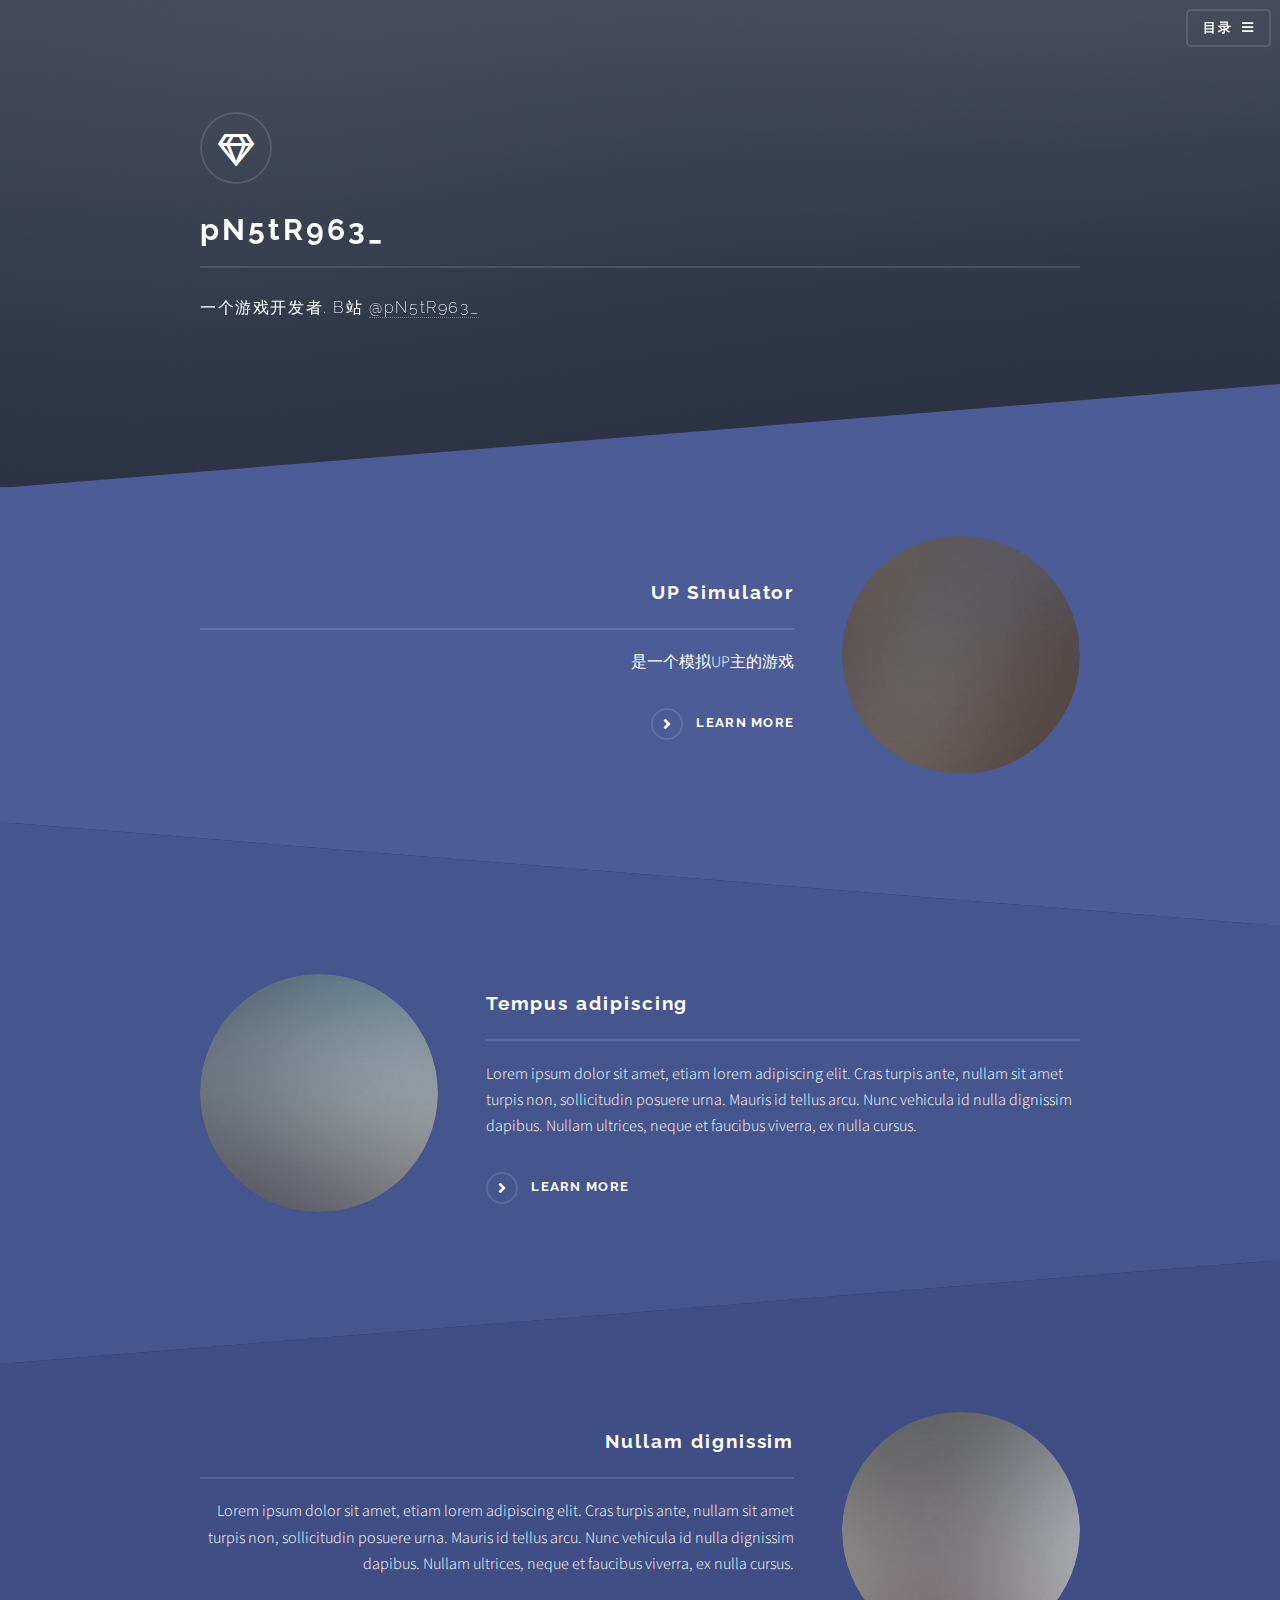
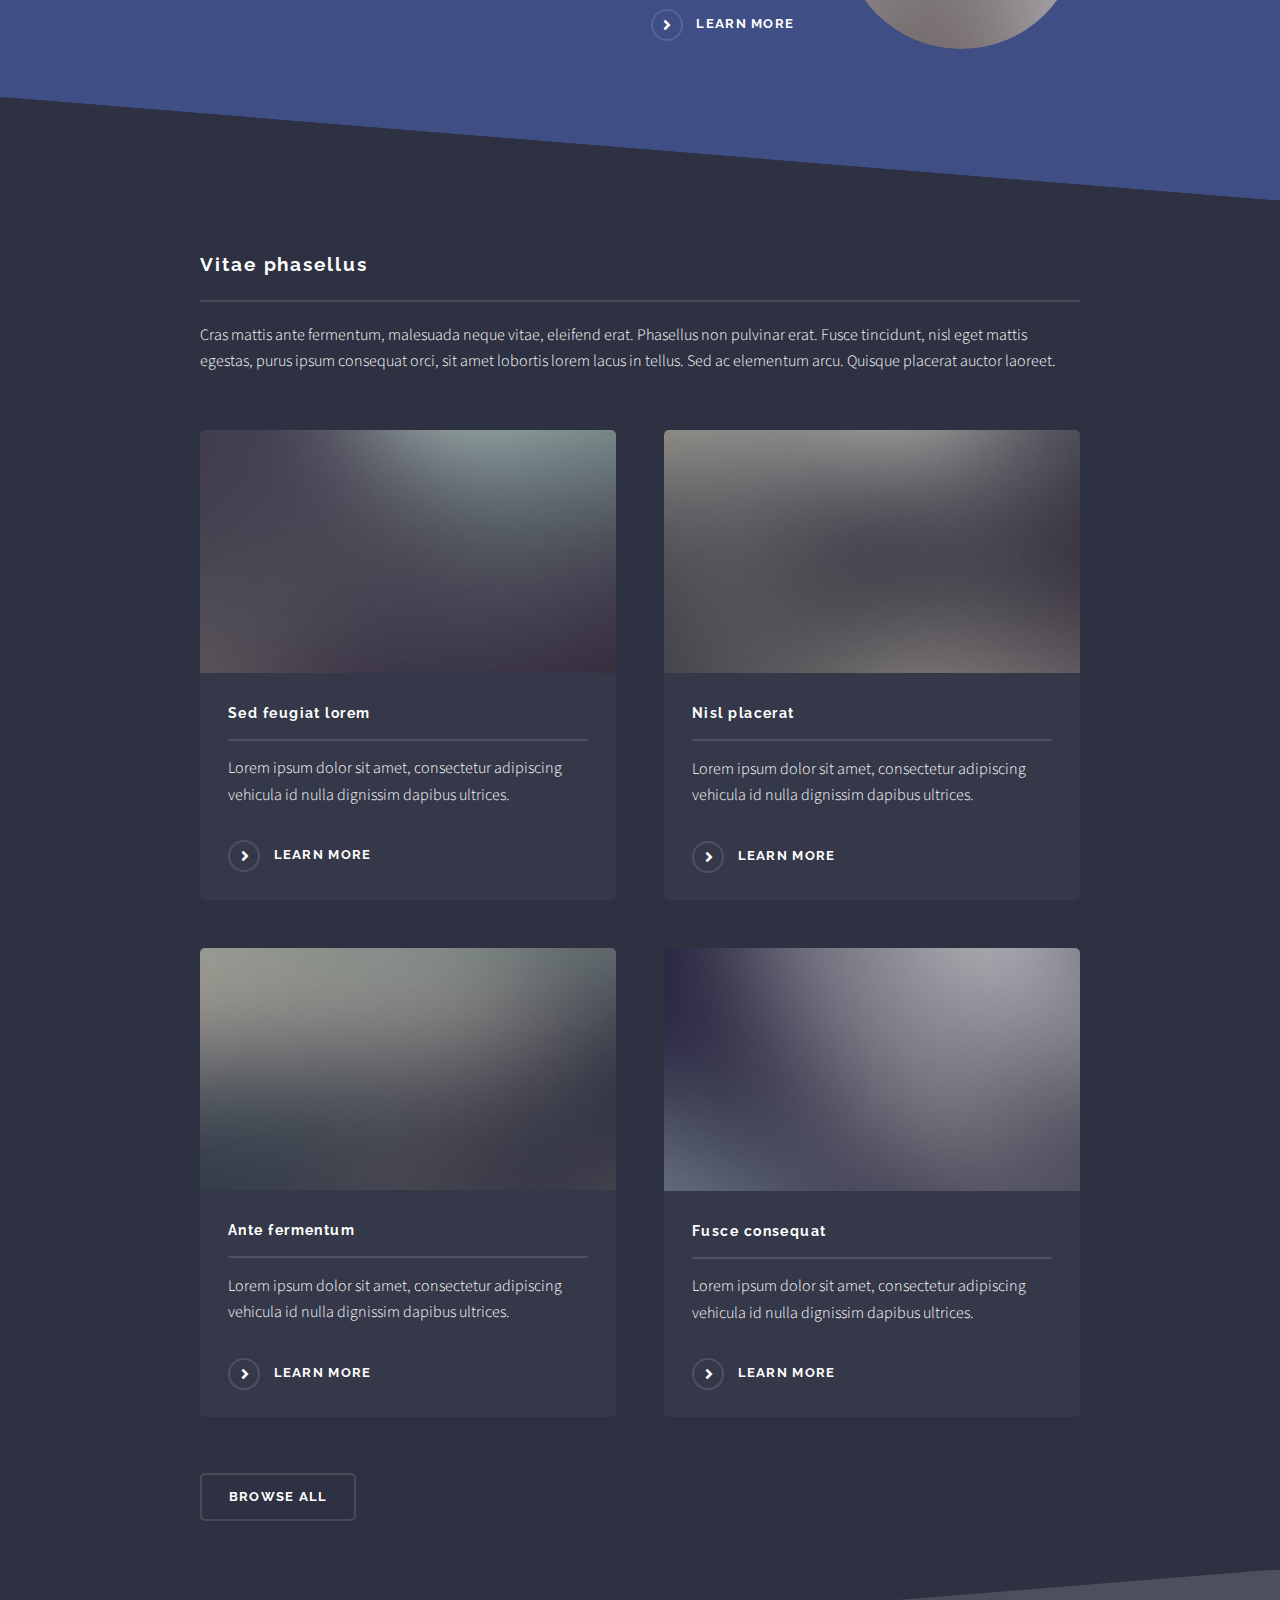
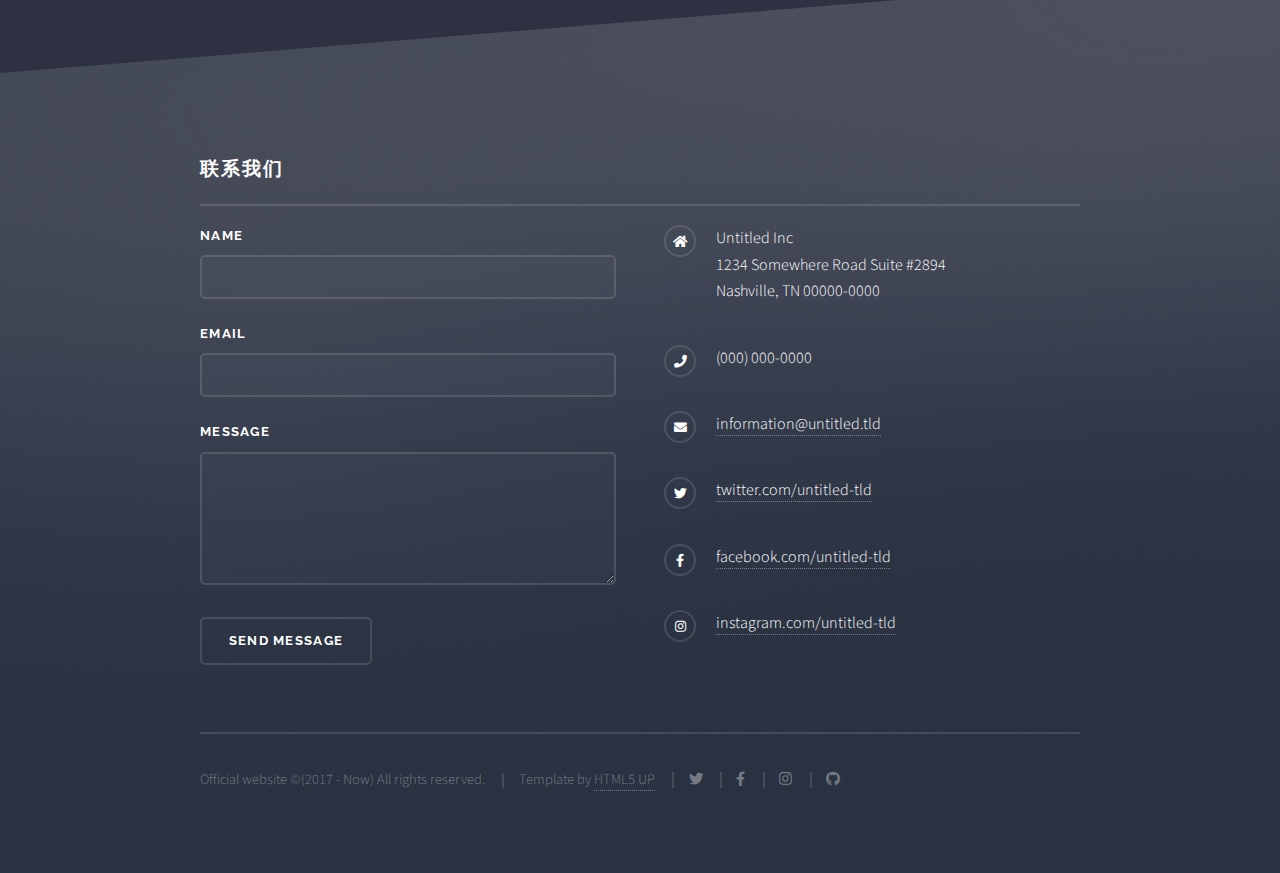
==== commit fde6d9b7: "Update" ====
--- a/index.html
+++ b/index.html
@@ -1,4 +1,4 @@
-<!DOCTYPE HTML>
+﻿<!DOCTYPE HTML>
 <!--
 	Solid State by HTML5 UP
 	html5up.net | @ajlkn
@@ -6,7 +6,7 @@
 -->
 <html>
 	<head>
-		<title>Solid State by HTML5 UP</title>
+        <title>pN5tR963_ Official Website</title>
 		<meta charset="utf-8" />
 		<meta name="viewport" content="width=device-width, initial-scale=1, user-scalable=no" />
 		<link rel="stylesheet" href="assets/css/main.css" />
@@ -19,35 +19,37 @@
 
 				<!-- Header -->
 					<header id="header" class="alt">
-						<h1><a href="index.html">Solid State</a></h1>
+						<h1><a href="index.html">pN5tR963_</a></h1>
 						<nav>
-							<a href="#menu">Menu</a>
+							<a href="#menu">目录</a>
 						</nav>
 					</header>
 
 				<!-- Menu -->
 					<nav id="menu">
 						<div class="inner">
-							<h2>Menu</h2>
+							<h2>目录</h2>
 							<ul class="links">
-								<li><a href="index.html">Home</a></li>
+								<li><a href="index.html">主页</a></li>
 								<li><a href="generic.html">Generic</a></li>
 								<li><a href="elements.html">Elements</a></li>
-								<li><a href="#">Log In</a></li>
-								<li><a href="#">Sign Up</a></li>
 							</ul>
 							<a href="#" class="close">Close</a>
 						</div>
 					</nav>
 
 				<!-- Banner -->
-					<section id="banner">
-						<div class="inner">
-							<div class="logo"><span class="icon fa-gem"></span></div>
-							<h2>This is Solid State</h2>
-							<p>Another free + fully responsive site template by <a href="http://html5up.net">HTML5 UP</a></p>
-						</div>
-					</section>
+                    <section id="banner">
+                        <div class="inner">
+                            <div class="logo"><span class="icon fa-gem"></span></div>
+                        </div>
+                        <div class="inner">
+                            <h2 style="font-size:30px;">pN5tR963_</h2>
+                            <div class="content">
+                                <p> 一个游戏开发者. B站 <a href="https://space.bilibili.com/172888798">@pN5tR963_ </a></p>
+                            </div>
+                        </div>
+                    </section>
 
 				<!-- Wrapper -->
 					<section id="wrapper">
@@ -57,9 +59,9 @@
 								<div class="inner">
 									<a href="#" class="image"><img src="images/pic01.jpg" alt="" /></a>
 									<div class="content">
-										<h2 class="major">Magna arcu feugiat</h2>
-										<p>Lorem ipsum dolor sit amet, etiam lorem adipiscing elit. Cras turpis ante, nullam sit amet turpis non, sollicitudin posuere urna. Mauris id tellus arcu. Nunc vehicula id nulla dignissim dapibus. Nullam ultrices, neque et faucibus viverra, ex nulla cursus.</p>
-										<a href="#" class="special">Learn more</a>
+										<h2 class="major">UP Simulator</h2>
+                                        <p>是一个模拟UP主的游戏</p>
+										<a href="generic.html" class="special">Learn more</a>
 									</div>
 								</div>
 							</section>
@@ -129,44 +131,48 @@
 
 				<!-- Footer -->
 					<section id="footer">
-						<div class="inner">
-							<h2 class="major">Get in touch</h2>
-							<p>Cras mattis ante fermentum, malesuada neque vitae, eleifend erat. Phasellus non pulvinar erat. Fusce tincidunt, nisl eget mattis egestas, purus ipsum consequat orci, sit amet lobortis lorem lacus in tellus. Sed ac elementum arcu. Quisque placerat auctor laoreet.</p>
-							<form method="post" action="#">
-								<div class="fields">
-									<div class="field">
-										<label for="name">Name</label>
-										<input type="text" name="name" id="name" />
-									</div>
-									<div class="field">
-										<label for="email">Email</label>
-										<input type="email" name="email" id="email" />
-									</div>
-									<div class="field">
-										<label for="message">Message</label>
-										<textarea name="message" id="message" rows="4"></textarea>
-									</div>
-								</div>
-								<ul class="actions">
-									<li><input type="submit" value="Send Message" /></li>
-								</ul>
-							</form>
-							<ul class="contact">
-								<li class="icon solid fa-home">
-									Untitled Inc<br />
-									1234 Somewhere Road Suite #2894<br />
-									Nashville, TN 00000-0000
-								</li>
-								<li class="icon solid fa-phone">(000) 000-0000</li>
-								<li class="icon solid fa-envelope"><a href="#">information@untitled.tld</a></li>
-								<li class="icon brands fa-twitter"><a href="#">twitter.com/untitled-tld</a></li>
-								<li class="icon brands fa-facebook-f"><a href="#">facebook.com/untitled-tld</a></li>
-								<li class="icon brands fa-instagram"><a href="#">instagram.com/untitled-tld</a></li>
-							</ul>
-							<ul class="copyright">
-								<li>&copy; Untitled Inc. All rights reserved.</li><li>Design: <a href="http://html5up.net">HTML5 UP</a></li>
-							</ul>
-						</div>
+                        <div class="inner">
+                            <h2 class="major">联系我们</h2>
+                            <form method="post" action="#">
+                                <div class="fields">
+                                    <div class="field">
+                                        <label for="name">Name</label>
+                                        <input type="text" name="name" id="name" />
+                                    </div>
+                                    <div class="field">
+                                        <label for="email">Email</label>
+                                        <input type="email" name="email" id="email" />
+                                    </div>
+                                    <div class="field">
+                                        <label for="message">Message</label>
+                                        <textarea name="message" id="message" rows="4"></textarea>
+                                    </div>
+                                </div>
+                                <ul class="actions">
+                                    <li><input type="submit" value="Send Message" /></li>
+                                </ul>
+                            </form>
+                            <ul class="contact">
+                                <li class="icon solid fa-home">
+                                    Untitled Inc<br />
+                                    1234 Somewhere Road Suite #2894<br />
+                                    Nashville, TN 00000-0000
+                                </li>
+                                <li class="icon solid fa-phone">(000) 000-0000</li>
+                                <li class="icon solid fa-envelope"><a href="#">information@untitled.tld</a></li>
+                                <li class="icon brands fa-twitter"><a href="#">twitter.com/untitled-tld</a></li>
+                                <li class="icon brands fa-facebook-f"><a href="#">facebook.com/untitled-tld</a></li>
+                                <li class="icon brands fa-instagram"><a href="#">instagram.com/untitled-tld</a></li>
+                            </ul>
+                            <ul class="copyright">
+                                <li>Official website &copy;(2017 - Now) All rights reserved.</li>
+                                <li>Template by <a href="http://html5up.net">HTML5 UP</a></li>
+                                <li><a href="#" class="icon brands fa-twitter"><span class="label">Twitter</span></a></li>
+                                <li><a href="#" class="icon brands fa-facebook-f"><span class="label">Facebook</span></a></li>
+                                <li><a href="#" class="icon brands fa-instagram"><span class="label">Instagram</span></a></li>
+                                <li><a href="#" class="icon brands fa-github"><span class="label">Github</span></a></li>
+                            </ul>
+                        </div>
 					</section>
 
 			</div>
--- a/assets/css/main.css
+++ b/assets/css/main.css
@@ -256,7 +256,6 @@
 		font-weight: 700;
 		letter-spacing: 0.1em;
 		margin: 0 0 1em 0;
-		text-transform: uppercase;
 	}
 
 		h1 a, h2 a, h3 a, h4 a, h5 a, h6 a {
@@ -3458,7 +3457,6 @@
 			font-weight: 200;
 			letter-spacing: 0.1em;
 			line-height: 2;
-			text-transform: uppercase;
 		}
 
 		@media screen and (max-width: 1280px) {
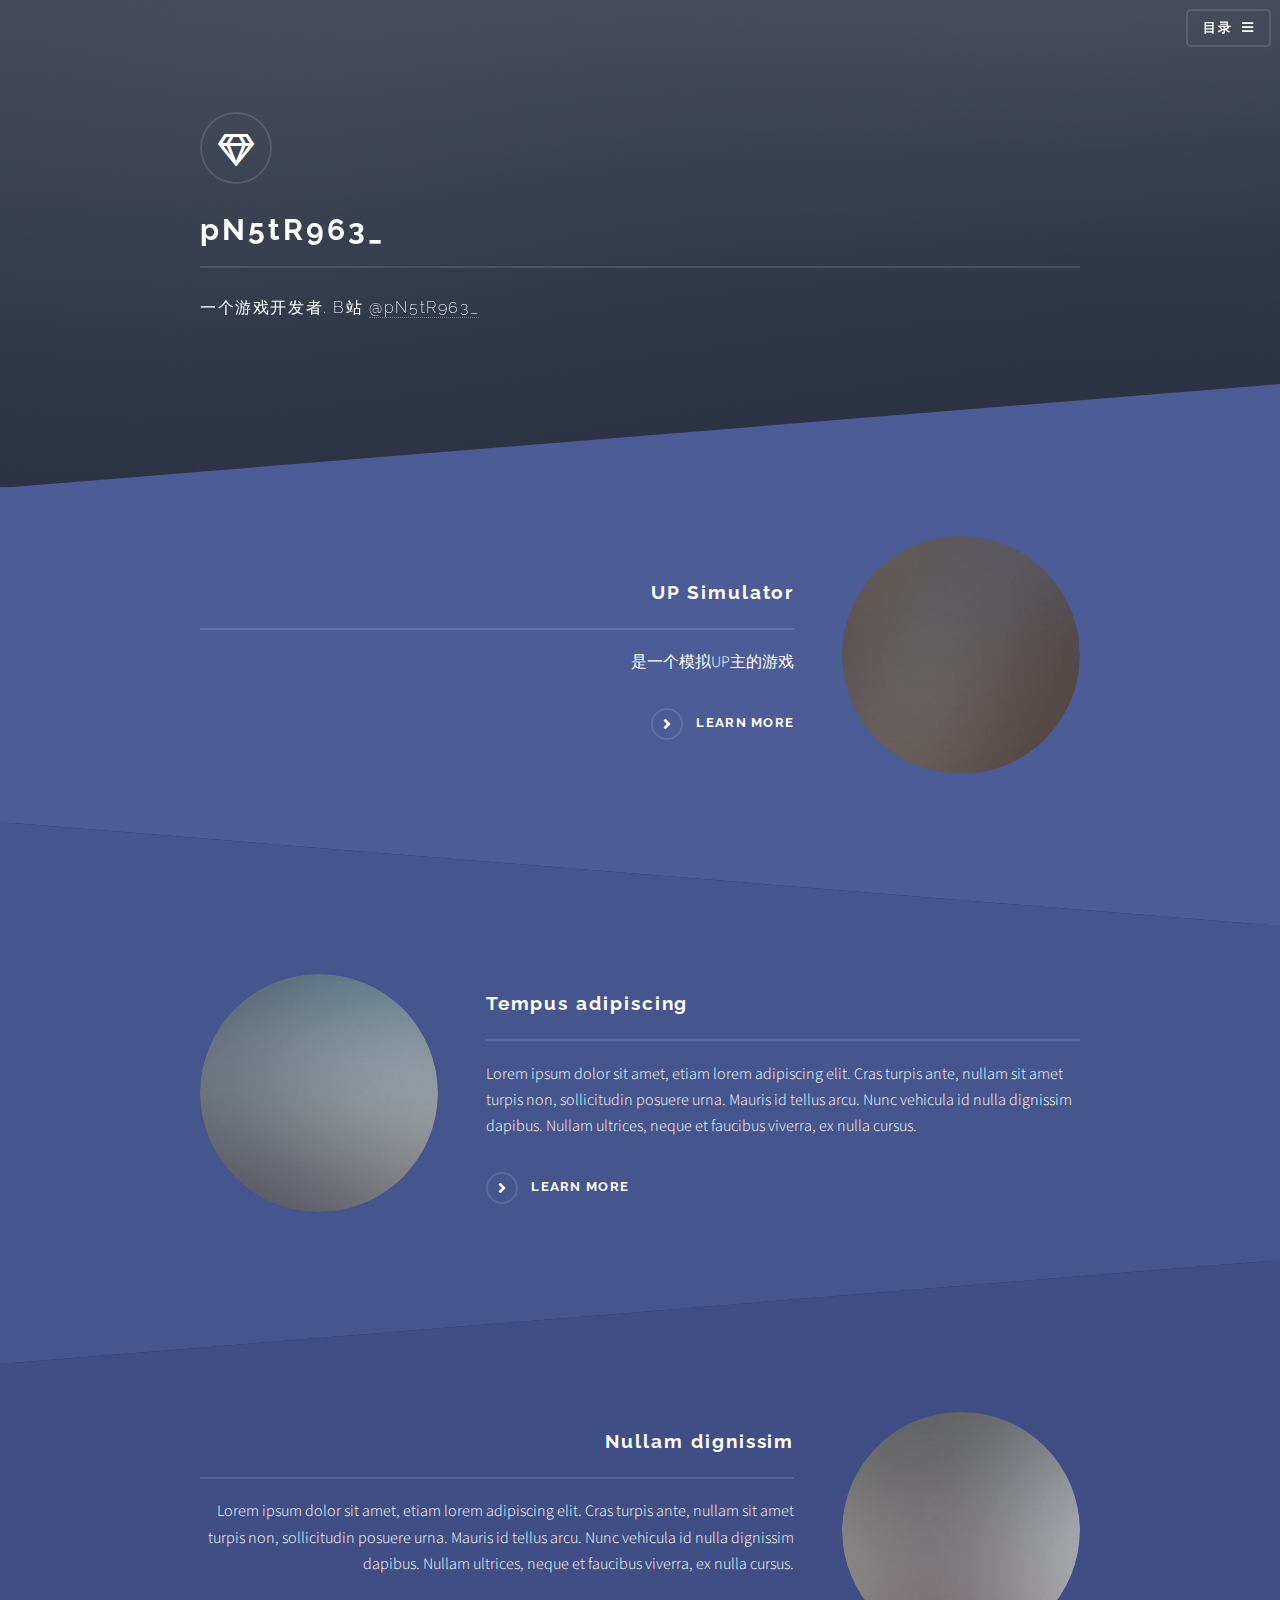
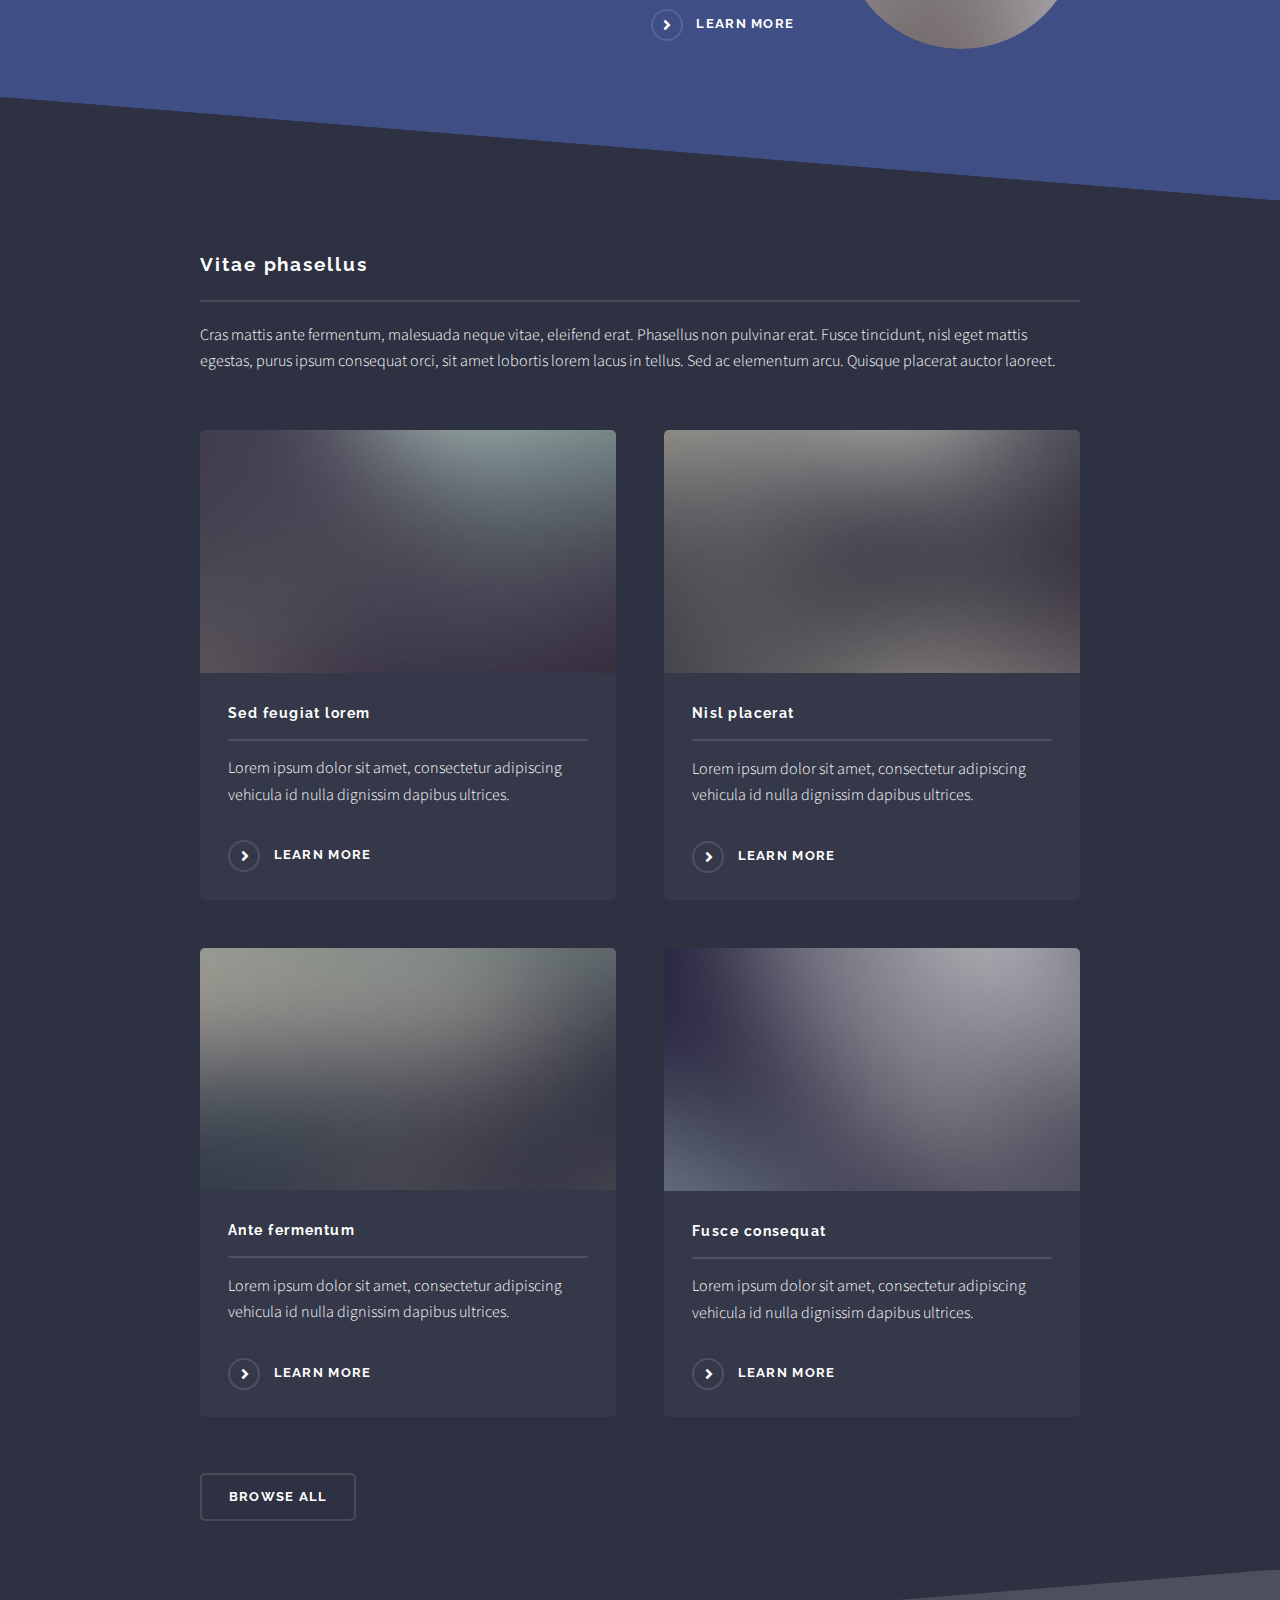
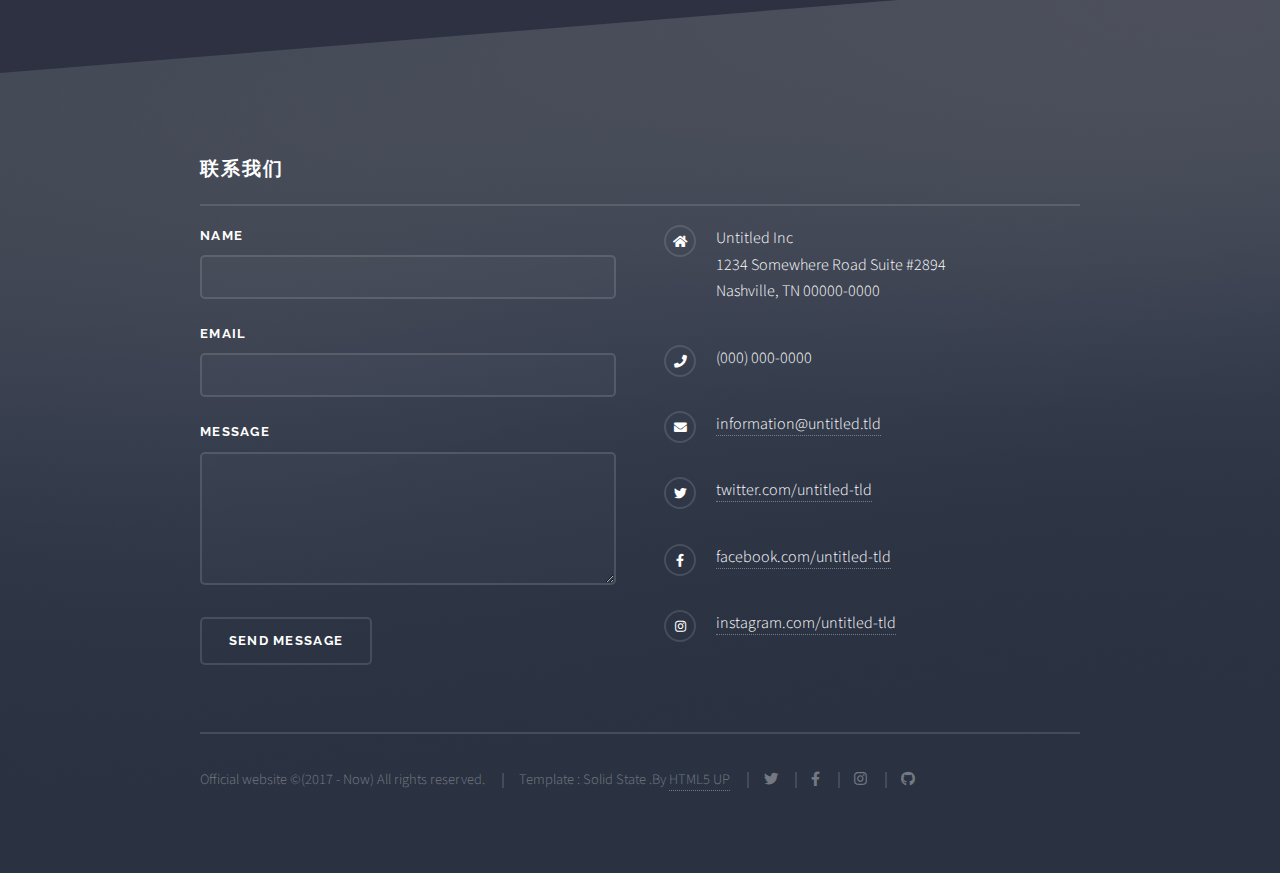
==== commit ea0c04ee: "Update" ====
--- a/index.html
+++ b/index.html
@@ -166,7 +166,7 @@
                             </ul>
                             <ul class="copyright">
                                 <li>Official website &copy;(2017 - Now) All rights reserved.</li>
-                                <li>Template by <a href="http://html5up.net">HTML5 UP</a></li>
+                                <li>Template : Solid State .By <a href="http://html5up.net">HTML5 UP</a></li>
                                 <li><a href="#" class="icon brands fa-twitter"><span class="label">Twitter</span></a></li>
                                 <li><a href="#" class="icon brands fa-facebook-f"><span class="label">Facebook</span></a></li>
                                 <li><a href="#" class="icon brands fa-instagram"><span class="label">Instagram</span></a></li>
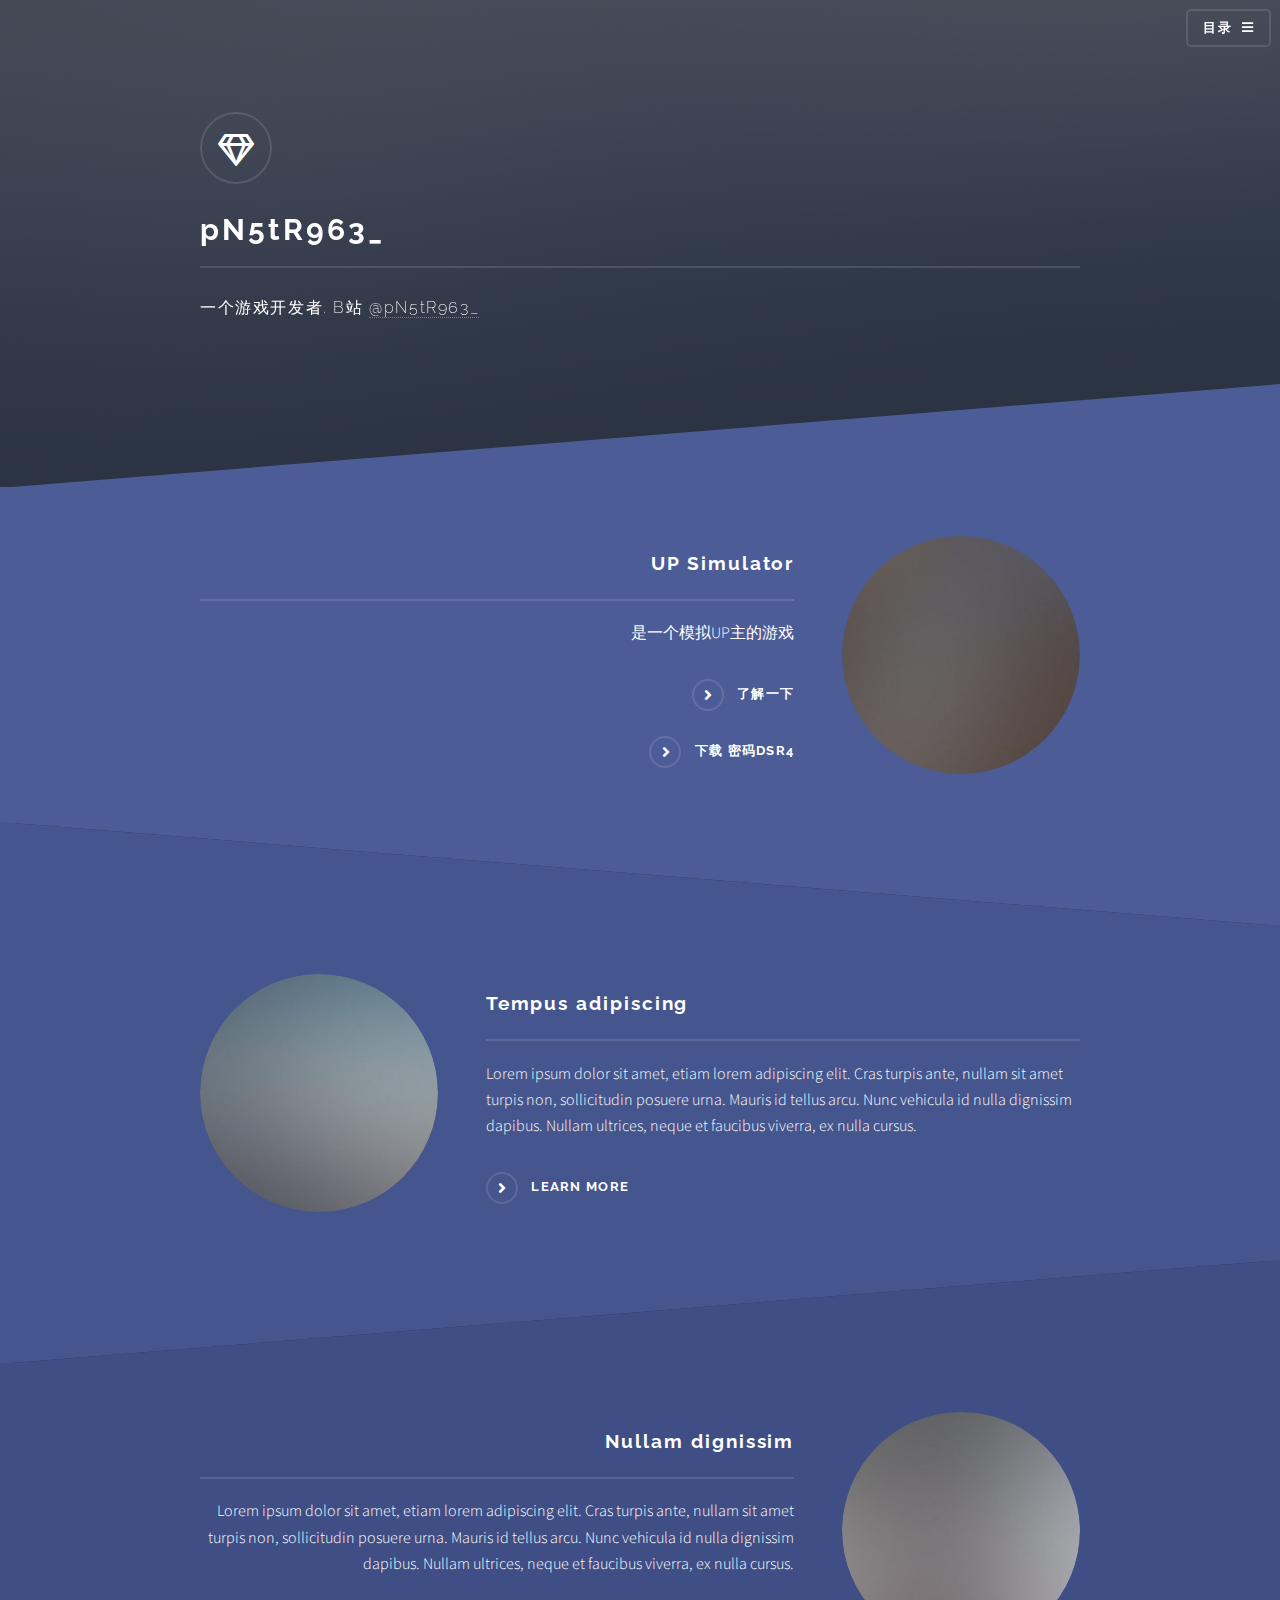
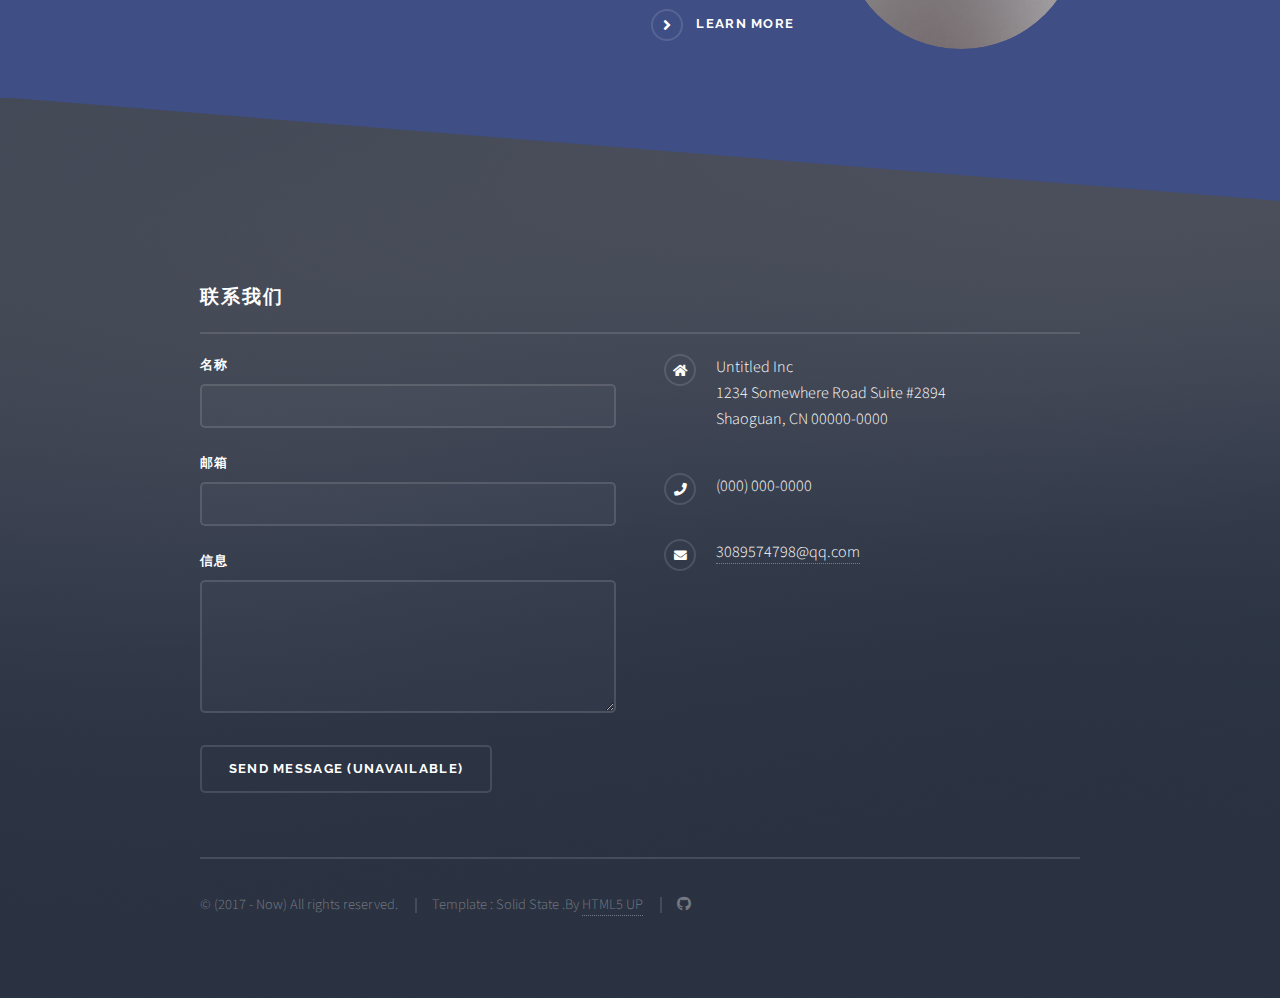
==== commit cb464d13: "Update" ====
--- a/index.html
+++ b/index.html
@@ -32,7 +32,7 @@
 							<ul class="links">
 								<li><a href="index.html">主页</a></li>
 								<li><a href="generic.html">Generic</a></li>
-								<li><a href="elements.html">Elements</a></li>
+								<li><a href="elements.html">元素</a></li>
 							</ul>
 							<a href="#" class="close">Close</a>
 						</div>
@@ -58,11 +58,12 @@
 							<section id="one" class="wrapper spotlight style1">
 								<div class="inner">
 									<a href="#" class="image"><img src="images/pic01.jpg" alt="" /></a>
-									<div class="content">
-										<h2 class="major">UP Simulator</h2>
+                                    <div class="content">
+                                        <h2 class="major">UP Simulator</h2>
                                         <p>是一个模拟UP主的游戏</p>
-										<a href="generic.html" class="special">Learn more</a>
-									</div>
+                                        <a href="generic.html" class="special">了解一下</a>
+                                        <a href="https://lanzous.com/b00u3cxze" class="special icon solid fa-download ">下载 密码dsr4</a>
+                                    </div>
 								</div>
 							</section>
 
@@ -90,42 +91,6 @@
 								</div>
 							</section>
 
-						<!-- Four -->
-							<section id="four" class="wrapper alt style1">
-								<div class="inner">
-									<h2 class="major">Vitae phasellus</h2>
-									<p>Cras mattis ante fermentum, malesuada neque vitae, eleifend erat. Phasellus non pulvinar erat. Fusce tincidunt, nisl eget mattis egestas, purus ipsum consequat orci, sit amet lobortis lorem lacus in tellus. Sed ac elementum arcu. Quisque placerat auctor laoreet.</p>
-									<section class="features">
-										<article>
-											<a href="#" class="image"><img src="images/pic04.jpg" alt="" /></a>
-											<h3 class="major">Sed feugiat lorem</h3>
-											<p>Lorem ipsum dolor sit amet, consectetur adipiscing vehicula id nulla dignissim dapibus ultrices.</p>
-											<a href="#" class="special">Learn more</a>
-										</article>
-										<article>
-											<a href="#" class="image"><img src="images/pic05.jpg" alt="" /></a>
-											<h3 class="major">Nisl placerat</h3>
-											<p>Lorem ipsum dolor sit amet, consectetur adipiscing vehicula id nulla dignissim dapibus ultrices.</p>
-											<a href="#" class="special">Learn more</a>
-										</article>
-										<article>
-											<a href="#" class="image"><img src="images/pic06.jpg" alt="" /></a>
-											<h3 class="major">Ante fermentum</h3>
-											<p>Lorem ipsum dolor sit amet, consectetur adipiscing vehicula id nulla dignissim dapibus ultrices.</p>
-											<a href="#" class="special">Learn more</a>
-										</article>
-										<article>
-											<a href="#" class="image"><img src="images/pic07.jpg" alt="" /></a>
-											<h3 class="major">Fusce consequat</h3>
-											<p>Lorem ipsum dolor sit amet, consectetur adipiscing vehicula id nulla dignissim dapibus ultrices.</p>
-											<a href="#" class="special">Learn more</a>
-										</article>
-									</section>
-									<ul class="actions">
-										<li><a href="#" class="button">Browse All</a></li>
-									</ul>
-								</div>
-							</section>
 
 					</section>
 
@@ -136,41 +101,35 @@
                             <form method="post" action="#">
                                 <div class="fields">
                                     <div class="field">
-                                        <label for="name">Name</label>
+                                        <label for="name">名称</label>
                                         <input type="text" name="name" id="name" />
                                     </div>
                                     <div class="field">
-                                        <label for="email">Email</label>
+                                        <label for="email">邮箱</label>
                                         <input type="email" name="email" id="email" />
                                     </div>
                                     <div class="field">
-                                        <label for="message">Message</label>
+                                        <label for="message">信息</label>
                                         <textarea name="message" id="message" rows="4"></textarea>
                                     </div>
                                 </div>
                                 <ul class="actions">
-                                    <li><input type="submit" value="Send Message" /></li>
+                                    <li><input type="submit" value="Send Message (Unavailable)" /></li>
                                 </ul>
                             </form>
                             <ul class="contact">
                                 <li class="icon solid fa-home">
                                     Untitled Inc<br />
                                     1234 Somewhere Road Suite #2894<br />
-                                    Nashville, TN 00000-0000
+                                    Shaoguan, CN 00000-0000
                                 </li>
                                 <li class="icon solid fa-phone">(000) 000-0000</li>
-                                <li class="icon solid fa-envelope"><a href="#">information@untitled.tld</a></li>
-                                <li class="icon brands fa-twitter"><a href="#">twitter.com/untitled-tld</a></li>
-                                <li class="icon brands fa-facebook-f"><a href="#">facebook.com/untitled-tld</a></li>
-                                <li class="icon brands fa-instagram"><a href="#">instagram.com/untitled-tld</a></li>
+                                <li class="icon solid fa-envelope"><a href="#">3089574798@qq.com</a></li>
                             </ul>
                             <ul class="copyright">
-                                <li>Official website &copy;(2017 - Now) All rights reserved.</li>
+                                <li>&copy; (2017 - Now) All rights reserved.</li>
                                 <li>Template : Solid State .By <a href="http://html5up.net">HTML5 UP</a></li>
-                                <li><a href="#" class="icon brands fa-twitter"><span class="label">Twitter</span></a></li>
-                                <li><a href="#" class="icon brands fa-facebook-f"><span class="label">Facebook</span></a></li>
-                                <li><a href="#" class="icon brands fa-instagram"><span class="label">Instagram</span></a></li>
-                                <li><a href="#" class="icon brands fa-github"><span class="label">Github</span></a></li>
+                                <li><a href="https://github.com/pN5tR963/" class="icon brands fa-github"><span class="label">Github</span></a></li>
                             </ul>
                         </div>
 					</section>
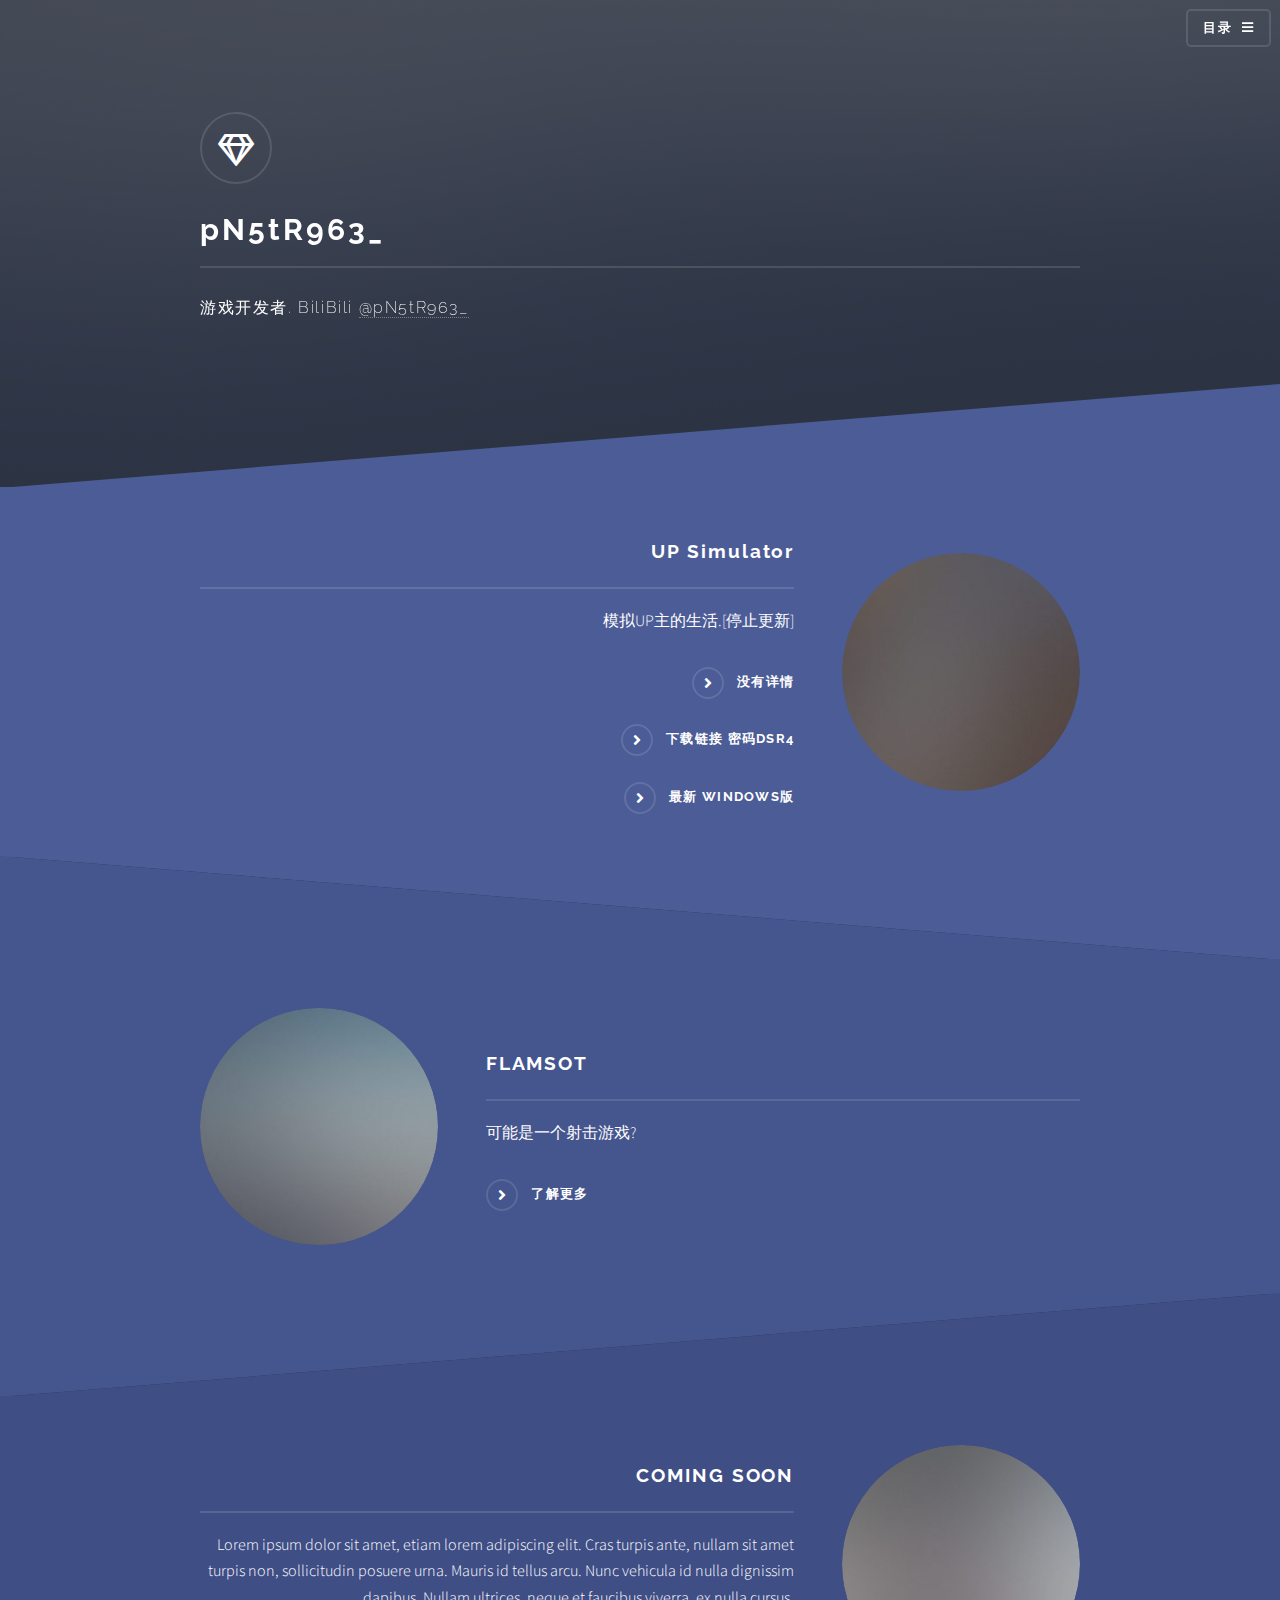
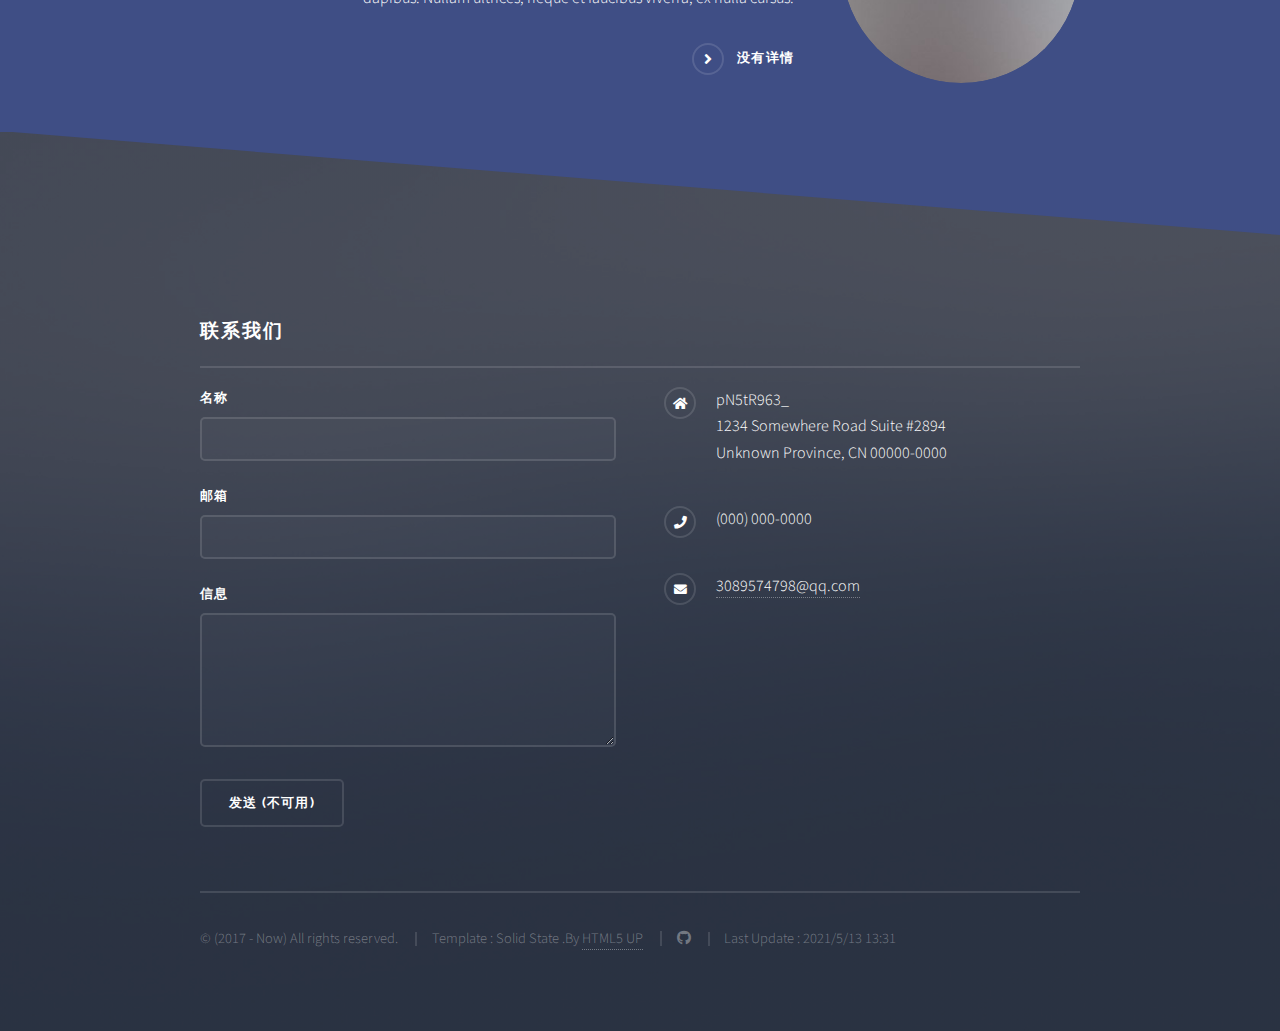
==== commit b95287d8: "Update" ====
--- a/index.html
+++ b/index.html
@@ -6,7 +6,7 @@
 -->
 <html>
 	<head>
-        <title>pN5tR963_ Official Website</title>
+        <title>pN5tR963_ Website</title>
 		<meta charset="utf-8" />
 		<meta name="viewport" content="width=device-width, initial-scale=1, user-scalable=no" />
 		<link rel="stylesheet" href="assets/css/main.css" />
@@ -46,7 +46,7 @@
                         <div class="inner">
                             <h2 style="font-size:30px;">pN5tR963_</h2>
                             <div class="content">
-                                <p> 一个游戏开发者. B站 <a href="https://space.bilibili.com/172888798">@pN5tR963_ </a></p>
+                                <p> 游戏开发者. BiliBili <a href="https://space.bilibili.com/172888798">@pN5tR963_ </a></p>
                             </div>
                         </div>
                     </section>
@@ -58,12 +58,13 @@
 							<section id="one" class="wrapper spotlight style1">
 								<div class="inner">
 									<a href="#" class="image"><img src="images/pic01.jpg" alt="" /></a>
-                                    <div class="content">
-                                        <h2 class="major">UP Simulator</h2>
-                                        <p>是一个模拟UP主的游戏</p>
-                                        <a href="generic.html" class="special">了解一下</a>
-                                        <a href="https://lanzous.com/b00u3cxze" class="special icon solid fa-download ">下载 密码dsr4</a>
-                                    </div>
+									<div class="content">
+										<h2 class="major">UP Simulator</h2>
+										<p>模拟UP主的生活.[停止更新]</p>
+                                        <a href="#" class="special">没有详情</a>
+										<a href="https://lanzoui.com/b00u3cxze" class="special icon solid fa-download ">下载链接 密码dsr4</a>
+										<a href="https://lanzoui.com/iq9vDjm25eh" class="special icon solid fa-download ">最新 Windows版</a>
+									</div>
 								</div>
 							</section>
 
@@ -72,9 +73,9 @@
 								<div class="inner">
 									<a href="#" class="image"><img src="images/pic02.jpg" alt="" /></a>
 									<div class="content">
-										<h2 class="major">Tempus adipiscing</h2>
-										<p>Lorem ipsum dolor sit amet, etiam lorem adipiscing elit. Cras turpis ante, nullam sit amet turpis non, sollicitudin posuere urna. Mauris id tellus arcu. Nunc vehicula id nulla dignissim dapibus. Nullam ultrices, neque et faucibus viverra, ex nulla cursus.</p>
-										<a href="#" class="special">Learn more</a>
+										<h2 class="major">FLAMSOT</h2>
+										<p>可能是一个射击游戏?</p>
+										<a href="FLAMSOT.html" class="special">了解更多</a>
 									</div>
 								</div>
 							</section>
@@ -84,9 +85,9 @@
 								<div class="inner">
 									<a href="#" class="image"><img src="images/pic03.jpg" alt="" /></a>
 									<div class="content">
-										<h2 class="major">Nullam dignissim</h2>
+										<h2 class="major">COMING SOON</h2>
 										<p>Lorem ipsum dolor sit amet, etiam lorem adipiscing elit. Cras turpis ante, nullam sit amet turpis non, sollicitudin posuere urna. Mauris id tellus arcu. Nunc vehicula id nulla dignissim dapibus. Nullam ultrices, neque et faucibus viverra, ex nulla cursus.</p>
-										<a href="#" class="special">Learn more</a>
+										<a href="#" class="special">没有详情</a>
 									</div>
 								</div>
 							</section>
@@ -114,23 +115,24 @@
                                     </div>
                                 </div>
                                 <ul class="actions">
-                                    <li><input type="submit" value="Send Message (Unavailable)" /></li>
+                                    <li><input type="submit" value="发送 (不可用)" /></li>
                                 </ul>
                             </form>
                             <ul class="contact">
                                 <li class="icon solid fa-home">
-                                    Untitled Inc<br />
+                                    pN5tR963_<br />
                                     1234 Somewhere Road Suite #2894<br />
-                                    Shaoguan, CN 00000-0000
+                                    Unknown Province, CN 00000-0000
                                 </li>
                                 <li class="icon solid fa-phone">(000) 000-0000</li>
                                 <li class="icon solid fa-envelope"><a href="#">3089574798@qq.com</a></li>
                             </ul>
-                            <ul class="copyright">
-                                <li>&copy; (2017 - Now) All rights reserved.</li>
-                                <li>Template : Solid State .By <a href="http://html5up.net">HTML5 UP</a></li>
-                                <li><a href="https://github.com/pN5tR963/" class="icon brands fa-github"><span class="label">Github</span></a></li>
-                            </ul>
+							<ul class="copyright">
+								<li>&copy; (2017 - Now) All rights reserved.</li>
+								<li>Template : Solid State .By <a href="http://html5up.net">HTML5 UP</a></li>
+								<li><a href="https://github.com/pN5tR963/" class="icon brands fa-github"><span class="label">Github</span></a></li>
+								<li>Last Update : 2021/5/13 13:31</li>
+							</ul>
                         </div>
 					</section>
 
